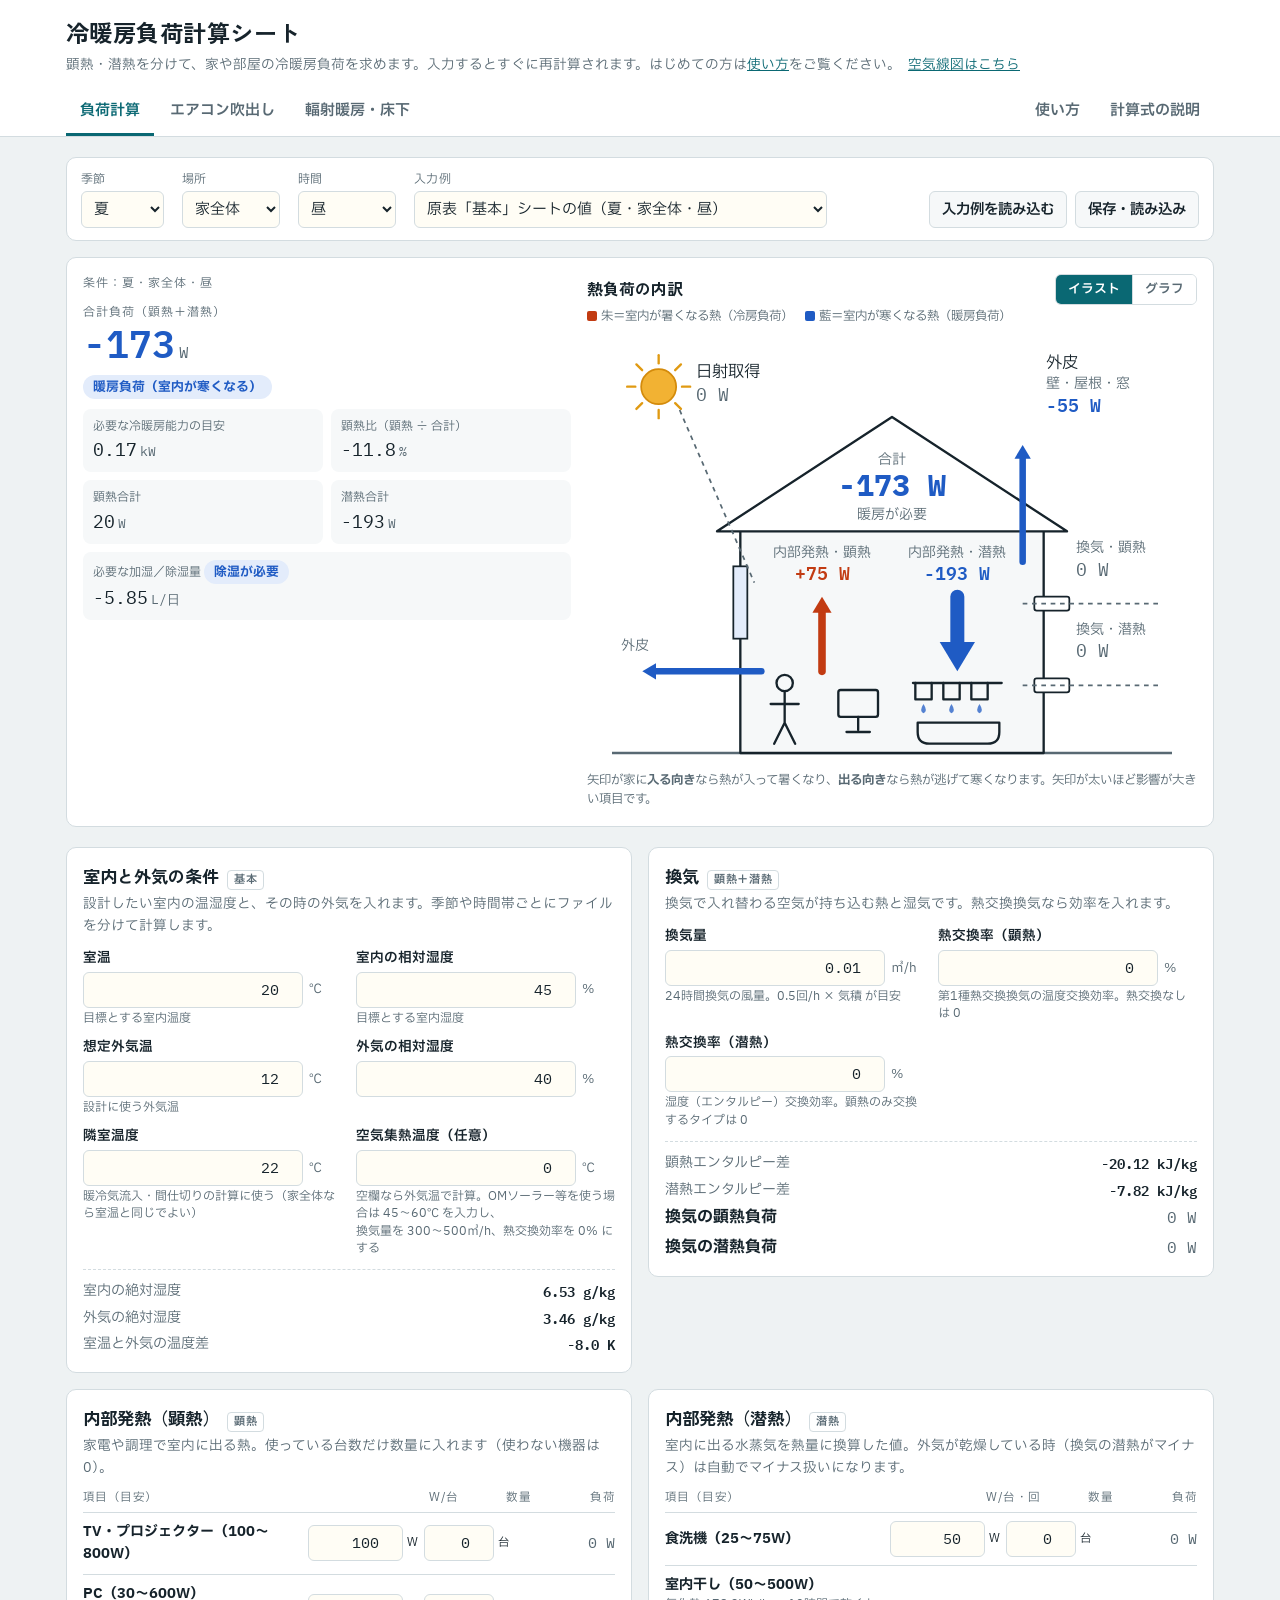
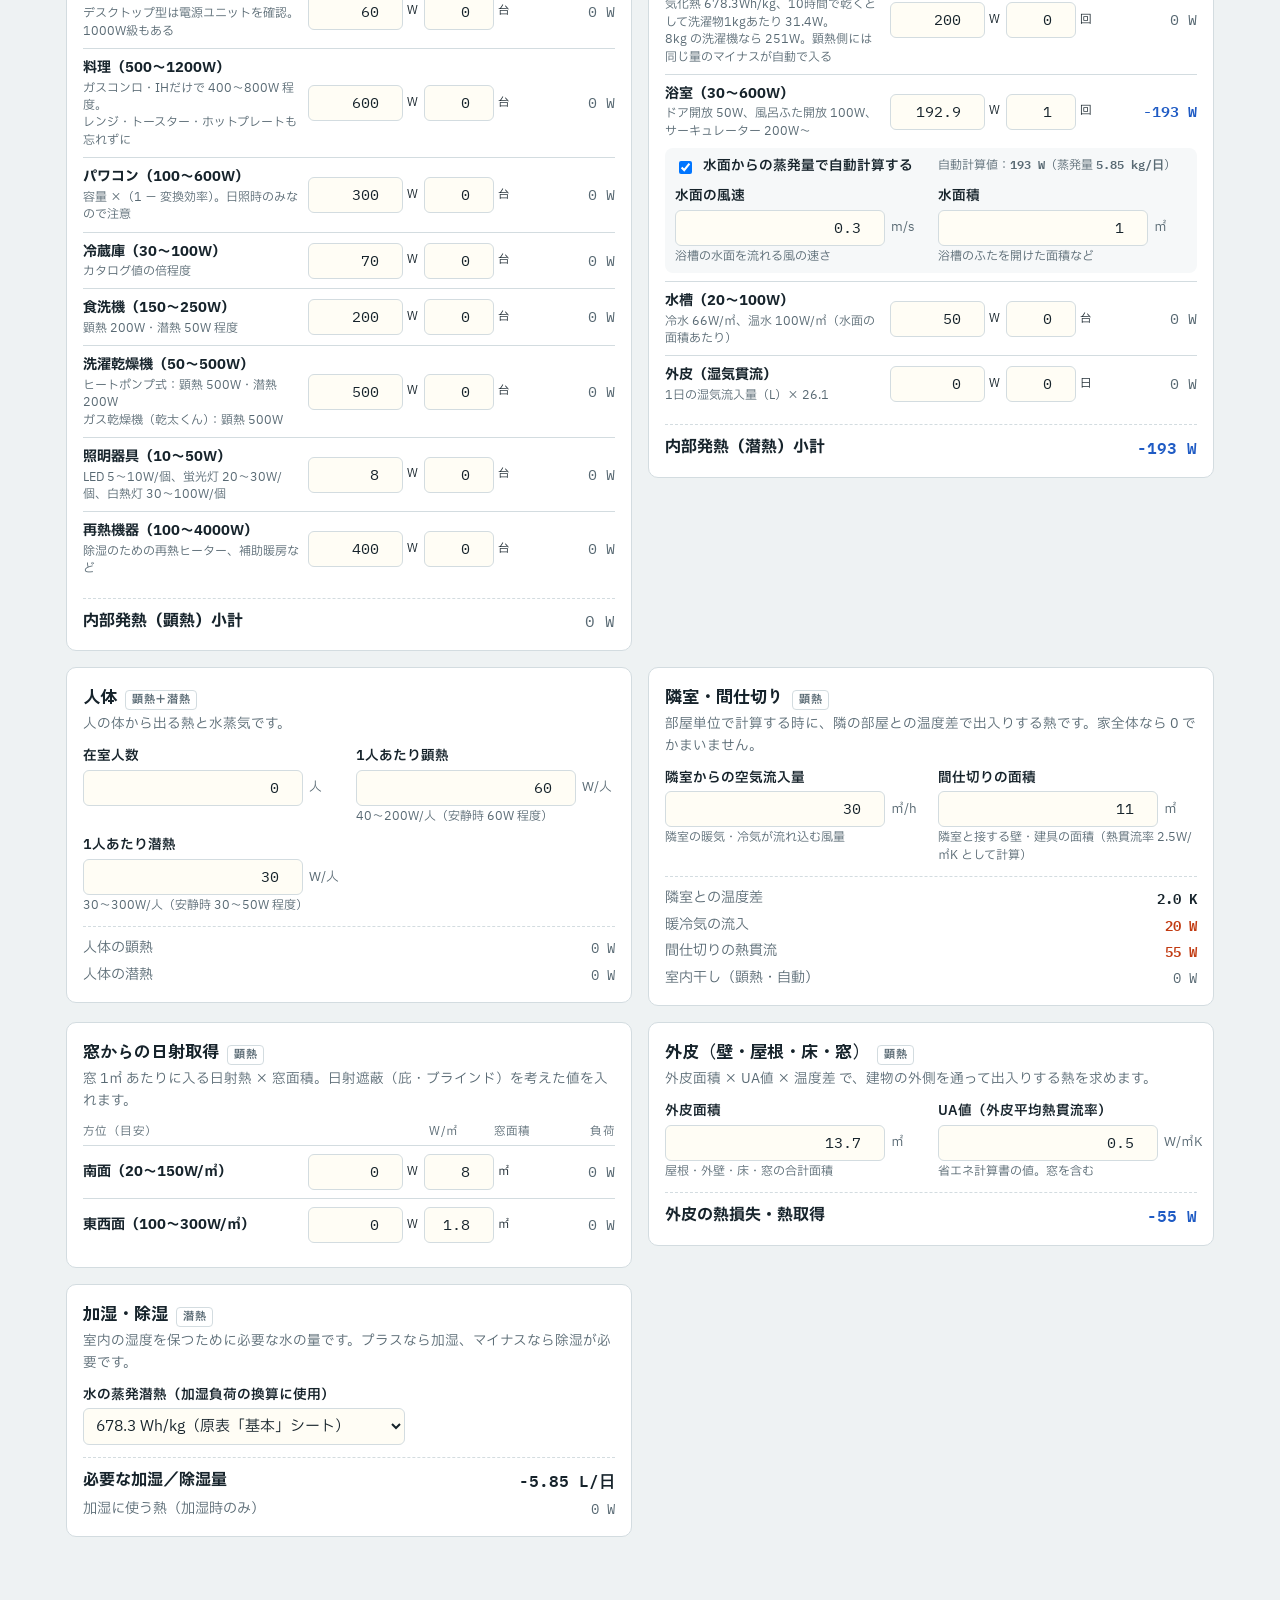
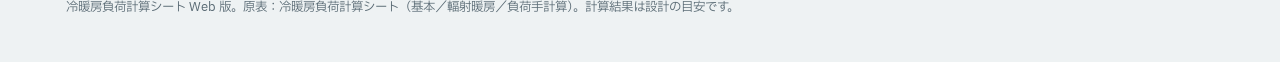
==== load/index.html @ 89ffd853 "main を取り込み、負荷計算アプリを load/ に移動 main に空気線図アプリ（ルート）と Pages ワークフローが入ったため、 負荷計算アプリを load/ に移して両方を公開できるように" ====
<!doctype html>
<html lang="ja">
<head>
<meta charset="utf-8">
<meta name="viewport" content="width=device-width, initial-scale=1, viewport-fit=cover">
<title>冷暖房負荷計算シート</title>
<meta name="description" content="住宅の冷暖房負荷（顕熱・潜熱）、エアコンの吹出し、床下暖房をブラウザで計算するツール">
<link rel="preconnect" href="https://fonts.googleapis.com">
<link rel="preconnect" href="https://fonts.gstatic.com" crossorigin>
<link rel="stylesheet" href="https://fonts.googleapis.com/css2?family=IBM+Plex+Mono:wght@400;600&family=IBM+Plex+Sans+JP:wght@400;600;700&family=Zen+Kaku+Gothic+New:wght@700&display=swap">
<link rel="stylesheet" href="style.css">
</head>
<body>
<header class="site-head">
  <div class="wrap">
    <h1>冷暖房負荷計算シート</h1>
    <p class="sub">顕熱・潜熱を分けて、家や部屋の冷暖房負荷を求めます。入力するとすぐに再計算されます。はじめての方は<a href="#guide" data-goto="guide">使い方</a>をご覧ください。　<a href="../">空気線図はこちら</a></p>
    <nav class="tabs" role="tablist" aria-label="画面の切り替え">
      <button role="tab" id="tab-load" aria-controls="load" aria-selected="true">負荷計算</button>
      <button role="tab" id="tab-aircon" aria-controls="aircon" aria-selected="false">エアコン吹出し</button>
      <button role="tab" id="tab-radiant" aria-controls="radiant" aria-selected="false">輻射暖房・床下</button>
      <button role="tab" id="tab-guide" aria-controls="guide" aria-selected="false" class="tab-help">使い方</button>
      <button role="tab" id="tab-formula" aria-controls="formula" aria-selected="false">計算式の説明</button>
    </nav>
  </div>
</header>

<main class="wrap">
  <!-- 共通ツールバー -->
  <div class="toolbar" id="toolbar">
    <div class="grp">
      <label for="in-season">季節</label>
      <select id="in-season" data-key="season">
        <option value="">—</option><option>夏</option><option>梅雨</option><option>冬</option><option>中間期</option>
      </select>
    </div>
    <div class="grp">
      <label for="in-place">場所</label>
      <select id="in-place" data-key="place">
        <option value="">—</option><option>家全体</option><option>LDK</option><option>玄関</option><option>寝室</option>
        <option>洗面脱衣</option><option>トイレ</option><option>子供室</option><option>その他</option>
      </select>
    </div>
    <div class="grp">
      <label for="in-time">時間</label>
      <select id="in-time" data-key="time">
        <option value="">—</option><option>明け方</option><option>昼</option><option>季節平均</option>
      </select>
    </div>
    <div class="grp">
      <label for="preset">入力例</label>
      <select id="preset"></select>
    </div>
    <div class="actions">
      <button class="btn" id="btn-preset" type="button">入力例を読み込む</button>
      <button class="btn" id="btn-io" type="button">保存・読み込み</button>
    </div>
    <div class="io" id="preset-confirm" hidden style="width:100%">
      <span class="msg">いまの入力内容が入力例で置き換わります。よろしいですか？</span>
      <div style="display:flex;gap:8px">
        <button class="btn primary" id="btn-preset-yes" type="button">置き換える</button>
        <button class="btn" id="btn-preset-no" type="button">やめる</button>
      </div>
    </div>
    <div class="io" id="io" hidden style="width:100%">
      <span class="msg" id="io-msg"></span>
      <textarea id="io-text" spellcheck="false" aria-label="入力内容のテキスト"></textarea>
      <div style="display:flex;gap:8px;flex-wrap:wrap">
        <button class="btn primary" id="btn-copy" type="button">コピー</button>
        <button class="btn" id="btn-load" type="button">貼り付けた内容を読み込む</button>
      </div>
    </div>
  </div>

  <!-- 結果サマリー（負荷計算・エアコン・輻射のタブで共通表示） -->
  <section class="summary" id="summary" aria-label="計算結果">
    <div class="total-block">
      <p class="eyebrow" id="sum-meta">条件：</p>
      <div>
        <p class="eyebrow">合計負荷（顕熱＋潜熱）</p>
        <div class="total-num" id="sum-total">—</div>
      </div>
      <div><span class="pill neutral" id="sum-pill">—</span></div>
      <dl class="kv">
        <div><dt>必要な冷暖房能力の目安</dt><dd><span id="sum-kw">—</span><span class="u">kW</span></dd></div>
        <div><dt>顕熱比（顕熱 ÷ 合計）</dt><dd><span id="sum-shf">—</span><span class="u">%</span></dd></div>
        <div><dt>顕熱合計</dt><dd><span id="sum-sens">—</span><span class="u">W</span></dd></div>
        <div><dt>潜熱合計</dt><dd><span id="sum-lat">—</span><span class="u">W</span></dd></div>
        <div style="grid-column:1/-1"><dt>必要な加湿／除湿量 <span class="pill neutral" id="sum-humid-pill">—</span></dt><dd><span id="sum-humid">—</span><span class="u">L/日</span></dd></div>
      </dl>
    </div>
    <div class="chart-block">
      <div class="chart-head">
        <h2>熱負荷の内訳</h2>
        <div class="seg" role="group" aria-label="内訳の表示方法">
          <button type="button" id="view-house" aria-pressed="true">イラスト</button>
          <button type="button" id="view-bars" aria-pressed="false">グラフ</button>
        </div>
      </div>
      <p class="chart-legend"><span class="lh">朱＝室内が暑くなる熱（冷房負荷）</span><span class="lc">藍＝室内が寒くなる熱（暖房負荷）</span></p>
      <figure class="house" id="house-fig">
        <div id="house"></div>
        <figcaption>矢印が家に<b>入る向き</b>なら熱が入って暑くなり、<b>出る向き</b>なら熱が逃げて寒くなります。矢印が太いほど影響が大きい項目です。</figcaption>
      </figure>
      <div class="chart" id="chart" hidden></div>
    </div>
  </section>

  <div class="panel" id="load" role="tabpanel" aria-labelledby="tab-load">
    <div id="load-cards"></div>
  </div>

  <div class="panel" id="aircon" role="tabpanel" aria-labelledby="tab-aircon" hidden>
    <div id="aircon-cards"></div>
  </div>

  <div class="panel" id="radiant" role="tabpanel" aria-labelledby="tab-radiant" hidden>
    <div id="radiant-cards"></div>
  </div>

  <!-- ================= 使い方 ================= -->
  <div class="panel doc" id="guide" role="tabpanel" aria-labelledby="tab-guide" hidden>
    <h2>このツールでわかること</h2>
    <p>家全体や部屋ごとに、<b>冷房・暖房でどれだけの熱を取り除く（加える）必要があるか</b>を、温度に関わる「顕熱」と湿気に関わる「潜熱」に分けて計算します。あわせて、エアコンの吹出し風量や能力、床下の温水配管の放熱量なども確かめられます。</p>
    <p>入力はすべてこのブラウザの中だけで計算されます。入力内容はこの端末のブラウザに自動で保存され、次に開いたときも残ります。</p>

    <h2>計算の手順</h2>
    <ol class="steps">
      <li><b>条件を決める。</b>画面上部で「季節」「場所」「時間」を選びます（メモ用です。計算には影響しません）。初めての方は「入力例を読み込む」で原表の数値を読み込み、動きを確かめてください。</li>
      <li><b>室内と外気の条件を入れる。</b>目標とする室温・湿度と、設計に使う外気温・湿度を入れます。外気温は地域の設計用外気温（夏の昼、冬の明け方など）を使います。</li>
      <li><b>換気を入れる。</b>換気量（㎥/h）と、熱交換換気の場合は顕熱・潜熱の交換効率（%）を入れます。熱交換なしなら 0 です。</li>
      <li><b>人と家電を入れる。</b>在室人数と、使っている家電の台数を入れます。各項目の括弧内に目安のワット数が書いてあります。使わない機器は数量を 0 にします。</li>
      <li><b>日射と外皮を入れる。</b>南面・東西面の窓面積と 1㎡ あたりの日射熱、外皮面積と UA値を入れます。UA値は省エネ計算書の値をそのまま使えます。</li>
      <li><b>結果を見る。</b>上部の「合計負荷」がプラスなら冷房、マイナスなら暖房が必要です。数値の絶対値 ÷ 1000 が必要な能力（kW）の目安です。「熱負荷の内訳」の家のイラストでは、熱が入ってくる所（朱の矢印）と逃げていく所（藍の矢印）が、矢印の太さで大きさとともにわかります。「グラフ」に切り替えると原表と同じ棒グラフで見られます。</li>
      <li><b>エアコンを確かめる（任意）。</b>「エアコン吹出し」タブで吹出口の大きさと風速・吹出し温度を入れると、エアコンが出せる能力と顕熱比がわかります。夏はエアコンの顕熱比を建物の顕熱比に近づけるのが目安です。</li>
      <li><b>床下暖房を確かめる（任意）。</b>「輻射暖房・床下」タブで、温水パイプの放熱量や床ガラリから出る空気の熱量を確かめられます。</li>
    </ol>

    <h2>数値の符号（プラス・マイナス）の意味</h2>
    <div class="callout">
      <p>このツールでは、<b>室内に熱が入ってくる（室内が暑くなる）方向をプラス</b>、<b>室内から熱が出ていく（室内が寒くなる）方向をマイナス</b>として表します。プラスの値は朱色、マイナスの値は藍色で表示します。</p>
      <p>例：冬に外気温 8℃・室温 22℃ なら、外皮の負荷はマイナス（熱が逃げる）。家電や人の発熱はプラスで、暖房負荷を減らしてくれます。</p>
    </div>

    <h2>入力のコツ</h2>
    <ul>
      <li>各入力欄の下の小さな文字に、目安の数値や注意点を書いています（原表のセルコメントの内容です）。</li>
      <li>夏の負荷は「昼」、冬の負荷は「明け方」で計算すると最大値（機器選定用）、「季節平均」で計算すると平均的な運転状態を確認できます。</li>
      <li>部屋ごとに計算する場合は「隣室温度」と「隣室からの空気流入量」「間仕切りの面積」を入れます。家全体なら隣室温度を室温と同じにすれば影響はゼロになります。</li>
      <li>浴室の潜熱は、「水面からの蒸発量で自動計算する」にチェックを入れると、室温・湿度・水面の風速・水面積から自動で求めます。</li>
      <li>空気集熱（OMソーラーなど）を使う場合だけ「空気集熱温度」を入れます。空欄なら外気温で計算します。</li>
    </ul>

    <h2>保存と読み込み</h2>
    <ul>
      <li>入力内容はこの端末のブラウザに自動で保存されます。別の端末やブラウザでは引き継がれません。</li>
      <li>複数の案を残したい場合や人に渡したい場合は「保存・読み込み」→「コピー」で入力内容をテキストにして、メモ帳などに貼り付けて保存してください。読み込むときは、そのテキストを貼り付けて「貼り付けた内容を読み込む」を押します。</li>
      <li>「入力例を読み込む」で「空欄（手計算用）」を選ぶと、すべての値が 0 になります（原表の「負荷手計算」シートに相当）。</li>
    </ul>

    <h2>用語</h2>
    <dl class="terms">
      <dt>顕熱</dt><dd>温度を上げ下げする熱。温度計で測れる熱です。</dd>
      <dt>潜熱</dt><dd>水蒸気の量（湿気）の変化にともなう熱。湿度を上げ下げするための熱です。</dd>
      <dt>顕熱比（SHF）</dt><dd>顕熱 ÷（顕熱＋潜熱）。夏は除湿の割合が大きいほど小さくなります。</dd>
      <dt>絶対湿度</dt><dd>乾いた空気 1kg に含まれる水蒸気の量（g/kg）。温度が変わっても変わりません。</dd>
      <dt>相対湿度</dt><dd>その温度で含むことができる最大の水蒸気量に対する割合（%）。</dd>
      <dt>エンタルピー</dt><dd>空気 1kg が持つ熱の量（kJ/kg）。顕熱分と潜熱分の合計です。</dd>
      <dt>UA値</dt><dd>外皮平均熱貫流率（W/㎡K）。外皮 1㎡、内外温度差 1℃ あたりに逃げる熱。小さいほど断熱性が高い。</dd>
      <dt>熱交換率</dt><dd>熱交換換気で、排気の熱（湿気）を給気に戻す割合。</dd>
      <dt>W と kW</dt><dd>1kW ＝ 1000W。エアコンのカタログの「冷房能力 2.8kW」は 2800W のことです。</dd>
    </dl>

    <h2>ご注意</h2>
    <div class="callout warn">
      <p>計算は簡易的なモデルによるもので、結果は設計の目安です。機器選定にあたっては、メーカーの資料や詳細な計算とあわせて判断してください。計算式の内容は「<a href="#formula" data-goto="formula">計算式の説明</a>」に、原表どおりに再現した点の注記とあわせてまとめています。</p>
    </div>
  </div>

  <!-- ================= 計算式 ================= -->
  <div class="panel doc" id="formula" role="tabpanel" aria-labelledby="tab-formula" hidden>
    <h2>計算式の説明</h2>
    <p>このツールは、原表（Excel「冷暖房負荷計算シート」）の数式をそのまま移植しています。各式の右に、原表のセル番地を記しています。</p>
    <nav class="toc" aria-label="目次">
      <a href="#f-air">空気の性質</a><a href="#f-vent">換気</a><a href="#f-internal">内部発熱</a><a href="#f-room">隣室・日射・外皮</a>
      <a href="#f-humid">加湿・除湿</a><a href="#f-total">合計</a><a href="#f-ac">エアコン吹出し</a><a href="#f-radiant">輻射暖房・床下</a><a href="#f-consts">定数一覧</a><a href="#f-notes">原表についての注記</a>
    </nav>

    <h3 id="f-air">1. 空気の性質（湿り空気）</h3>
    <div class="formula">
      <h4>飽和水蒸気圧 ps <span class="cell">各湿度計算の内部</span></h4>
      <pre>ps(t) = 6.116441 × 10^( 7.591386 × t ÷ (t + 240.7263) )   [hPa]
（t ≧ 50℃ のときは 6.004918 × 10^( 7.337936 × t ÷ (t + 229.3975) )）</pre>
      <p>温度 t（℃）の空気が含むことのできる水蒸気の圧力です。Tetens 型の近似式です。</p>
    </div>
    <div class="formula">
      <h4>絶対湿度 x <span class="cell">H30, H31</span></h4>
      <pre>x = 0.622 × ps × φ ÷ (1013.25 − ps × φ) × 1000   [g/kg]</pre>
      <p>φ は相対湿度（% ÷ 100）、1013.25 は大気圧（hPa）。0.622 は水蒸気と乾き空気の分子量の比です。</p>
    </div>
    <div class="formula">
      <h4>絶対湿度から相対湿度を求める <span class="cell">P3, P4, P8</span></h4>
      <pre>φ = 1013.25 × x ÷ ( ps × (622 + x) )</pre>
    </div>

    <h3 id="f-vent">2. 換気の負荷</h3>
    <div class="formula">
      <h4>顕熱エンタルピー差 <span class="cell">B6, D6</span></h4>
      <pre>Δh顕 = 1.006 × (外気温 − 室温)            [kJ/kg]
1㎥/h あたり = Δh顕 ÷ 0.83 ÷ 3.6           [W/(㎥/h)]</pre>
      <p>1.006 は乾き空気の比熱（kJ/kg・K）、0.83 は空気の比容積（㎥/kg）、3.6 は kJ/h を W に直す係数です。空気集熱温度を入れた場合は、外気温の代わりにその温度を使います。</p>
    </div>
    <div class="formula">
      <h4>潜熱エンタルピー差 <span class="cell">H6, J6</span></h4>
      <pre>Δh潜 = x外 × (2501 + 1.805 × 外気温) − x内 × (2501 + 1.805 × 室温)   [kJ/kg]
（x は kg/kg、大気圧は 1013 hPa で計算）
1㎥/h あたり = Δh潜 ÷ 0.83 ÷ 3.6</pre>
      <p>2501 は 0℃ の水の蒸発潜熱（kJ/kg）、1.805 は水蒸気の比熱（kJ/kg・K）です。</p>
    </div>
    <div class="formula">
      <h4>換気の顕熱負荷・潜熱負荷 <span class="cell">E7, K7</span></h4>
      <pre>換気顕熱 = 1㎥/h あたりの顕熱 × 換気量 × (1 − 顕熱交換率 ÷ 100)   [W]
換気潜熱 = 1㎥/h あたりの潜熱 × 換気量 × (1 − 潜熱交換率 ÷ 100)   [W]</pre>
    </div>

    <h3 id="f-internal">3. 人体・内部発熱</h3>
    <div class="formula">
      <h4>人体 <span class="cell">E9, K9</span></h4>
      <pre>人体顕熱 = 1人あたり顕熱 × 人数
人体潜熱 = 1人あたり潜熱 × 人数</pre>
    </div>
    <div class="formula">
      <h4>内部発熱（顕熱） <span class="cell">E11～E19</span></h4>
      <pre>各機器の負荷 = 1台あたりのワット数 × 台数</pre>
    </div>
    <div class="formula">
      <h4>内部発熱（潜熱） <span class="cell">K11～K15</span></h4>
      <pre>食洗機   = W × 台数（常にプラス）
室内干し・浴室・水槽・外皮の湿気貫流 = W × 数量 × 符号
  符号：換気の潜熱負荷がマイナス（外気が乾燥）なら −1、それ以外は +1</pre>
      <p>外気が乾燥している季節は、室内に出る水蒸気が加湿として役立つ（潜熱負荷を打ち消す）ためマイナスで扱います。</p>
    </div>
    <div class="formula">
      <h4>室内干し（顕熱） <span class="cell">E22</span></h4>
      <pre>室内干しの潜熱がプラスのとき：  −(室内干しの W) × 回数
それ以外：                      0</pre>
      <p>洗濯物から水が蒸発するとき、気化熱で室内の空気が冷やされる分です。</p>
    </div>
    <div class="formula">
      <h4>浴室の自動計算（水面からの蒸発） <span class="cell">O19～Q20</span></h4>
      <pre>Re  = 1.2 × 水面の風速 × 0.1 ÷ 1.83×10⁻⁵         （代表長さ 0.1m）
α   = 0.664 × √Re × 0.72^(1/3) × 0.0263 ÷ 0.1      （平板の熱伝達率）
β   = 0.001 × α ÷ 1.04                              （ルイスの関係による物質伝達率）
x水 = 室温 + 2℃ の飽和絶対湿度                       [g/kg]
蒸発量 = β × (x水 − x内) × 水面積 × 3.6 × 24         [kg/日]
浴室の潜熱 = 蒸発量 × 33                             [W]</pre>
      <p>水面の温度を室温 + 2℃ と仮定しています。1.2 は空気の密度、1.83×10⁻⁵ は空気の粘性係数、0.72 はプラントル数、0.0263 は空気の熱伝導率です。</p>
    </div>

    <h3 id="f-room">4. 隣室・日射・外皮</h3>
    <div class="formula">
      <h4>暖冷気の流入 <span class="cell">E20</span></h4>
      <pre>流入 = 流入風量 × (隣室温度 − 室温) × 0.34   [W]</pre>
      <p>0.34 は空気の容積比熱（≒ 1.2kg/㎥ × 1.006kJ/kg・K ÷ 3.6）です。</p>
    </div>
    <div class="formula">
      <h4>間仕切りの熱貫流 <span class="cell">E21</span></h4>
      <pre>間仕切り = 2.5 × 面積 × (隣室温度 − 室温)   [W]</pre>
      <p>2.5 は断熱していない間仕切りの熱貫流率（W/㎡K）として固定値にしています。</p>
    </div>
    <div class="formula">
      <h4>日射取得 <span class="cell">E25, E26</span></h4>
      <pre>日射取得 = 窓面積 × 1㎡ あたりの日射熱   （南面・東西面それぞれ）</pre>
    </div>
    <div class="formula">
      <h4>外皮 <span class="cell">C28, E31</span></h4>
      <pre>外皮 = 四捨五入( (外気温 − 室温) × 外皮面積 × UA値 )   [W]</pre>
    </div>

    <h3 id="f-humid">5. 加湿・除湿</h3>
    <div class="formula">
      <h4>必要な加湿／除湿量 <span class="cell">H8</span></h4>
      <pre>乾き空気の流量 m = 換気量 ÷ ( 0.00455 × (0.622 + x平均 ÷ 1000) × (室温 + 外気温 + 273.15) )   [kg/h]
換気による水分 W換 = m × |x内 − x外| × 24 ÷ 1000 × (1 − 潜熱交換率 ÷ 100)              [kg/日]

外気の方が湿っているとき（x外 > x内）：
  量 = −W換 − 人数×1.1 − 食洗機潜熱÷200 − 室内干し潜熱÷62.5 − 浴室潜熱÷33 − 水槽潜熱÷33 − 湿気貫流÷26.1
それ以外のとき：
  量 =  W換 − 人数×0.65 − 食洗機潜熱÷200 + 室内干し潜熱÷62.5 + 浴室潜熱÷33 + 水槽潜熱÷33</pre>
      <p>プラスなら加湿、マイナスなら除湿が必要です。x平均は室内と外気の絶対湿度の平均です。各潜熱の W を割っている数（200, 62.5, 33, 26.1）は、W を 1日の水の量（L）に換算する係数です。</p>
    </div>
    <div class="formula">
      <h4>加湿に使う熱 <span class="cell">K8</span></h4>
      <pre>加湿が必要なとき：  −加湿量 × 蒸発潜熱 ÷ 24   [W]
それ以外：          0</pre>
      <p>蒸発潜熱は原表「基本」が 678.3Wh/kg、「輻射暖房」が 627.6Wh/kg です。画面で選べます。</p>
    </div>

    <h3 id="f-total">6. 合計</h3>
    <div class="formula">
      <h4>顕熱合計・潜熱合計・合計負荷・顕熱比 <span class="cell">B32, H32, D33, K33</span></h4>
      <pre>顕熱合計 = 換気顕熱 + 人体顕熱 + 内部発熱（顕熱）+ 暖冷気流入 + 間仕切り + 室内干し顕熱 + 日射取得 + 外皮
潜熱合計 = 換気潜熱 + 加湿に使う熱 + 人体潜熱 + 内部発熱（潜熱）
合計負荷 = 顕熱合計 + 潜熱合計
顕熱比   = 顕熱合計 ÷ 合計負荷
必要な能力の目安 = |合計負荷| ÷ 1000   [kW]</pre>
    </div>
    <div class="formula">
      <h4>グラフの内訳 <span class="cell">G19～H24</span></h4>
      <pre>内部発熱（潜熱） = 内部発熱（潜熱）の合計 + 人体潜熱
換気（潜熱）     = 換気潜熱
内部発熱（顕熱） = 家電の合計 + 暖冷気流入 + 間仕切り + 人体顕熱
換気（顕熱）     = 換気顕熱
日射取得         = 南面 + 東西面
外皮             = 外皮</pre>
      <p>原表のグラフはこの 6 項目です。このツールでは、0 でないときに限り「加湿に使う熱」「室内干し（顕熱）」も表示するので、グラフの合計が合計負荷と一致します。</p>
    </div>

    <h3 id="f-ac">7. エアコン吹出し</h3>
    <div class="formula">
      <h4>風量 <span class="cell">O12</span></h4>
      <pre>角形： 風量 = 長辺 × 短辺 × 風速 × 3600              [㎥/h]
円形： 風量 = 風速 × 3600 × (直径 ÷ 1000)² × π ÷ 4   （長辺 = 0 のとき）</pre>
    </div>
    <div class="formula">
      <h4>換気（熱交換後の外気）の状態 <span class="cell">O3, P3</span></h4>
      <pre>温度   = 外気温 − (外気温 − 室温) × (1 − 顕熱交換率 ÷ 100)    （交換率 0 なら外気温）
絶対湿度 = x外 − (x外 − x内) × (1 − 潜熱交換率 ÷ 100)          （交換率 0 なら外気の湿度）</pre>
    </div>
    <div class="formula">
      <h4>混合気 <span class="cell">N2～Q4</span></h4>
      <pre>室内空気の風量 = エアコン風量 − 換気量
混合気の温度   = (室内風量 × 室温 + 換気量 × 換気温度) ÷ エアコン風量
混合気の絶対湿度 = 同じく風量の比で平均</pre>
    </div>
    <div class="formula">
      <h4>吸込み・吹出し空気 <span class="cell">O7～Q8</span></h4>
      <pre>吸込み空気 = 混合気 または 内気（室内空気）
吹出し空気：暖房（吸込み温度 &lt; 吹出し温度）なら絶対湿度は吸込みと同じ
            冷房なら相対湿度 100%（コイルで結露するまで冷やす）</pre>
    </div>
    <div class="formula">
      <h4>エアコンの能力 <span class="cell">O15～Q18</span></h4>
      <pre>顕熱能力 = 1.006 × |吸込み温度 − 吹出し温度| ÷ 3.6 × 風量 ÷ 0.83                  [W]
潜熱能力 = |x吸 × (2501 + 1.805 × t吸) − x吹 × (2501 + 1.805 × t吹)| ÷ 3600 × 風量 ÷ 0.83   [W]
全熱能力 = 顕熱能力 + 潜熱能力
顕熱比   = 顕熱能力 ÷ 全熱能力
総熱量   = 全熱能力 × 運転時間 ÷ 1000                                          [kWh]
総水量   = |x吸 − x吹| ÷ 0.86 × 風量 × 運転時間 ÷ 1000                           [L]</pre>
      <p>ここでの x は g/kg です。「負荷に対する能力の比」は 全熱能力 ÷ |合計負荷| で、このツールで追加した参考値です。</p>
    </div>
    <div class="formula">
      <h4>到達距離と気流の降下量 <span class="cell">N13～Q13</span></h4>
      <pre>到達距離 = 吹出し風速 × K × 短辺 ÷ 到達とみなす風速         （角形 K = 4.3）
         = 吹出し風速 × 5 × 直径 ÷ 到達とみなす風速         （円形）
Ar       = 9.8 ÷ 300 × (室温 − 吹出し温度) × 短辺 ÷ 吹出し風速²   （アルキメデス数）
降下量   = 0.42 × Ar ÷ K × (到達距離 ÷ 短辺)³ × 短辺</pre>
      <p>プラスは冷気が下がる量、マイナスは暖気が上がる量の目安です。</p>
    </div>

    <h3 id="f-radiant">8. 輻射暖房・床下</h3>
    <div class="formula">
      <h4>温水パイプ 1m あたりの熱通過率 <span class="cell">P6</span></h4>
      <pre>K = 2π ÷ ( 1 ÷ (α内 × 内径) + ln(外径 ÷ 内径) ÷ λ + 1 ÷ (α外 × 外径) )   [W/mK]
（内径・外径は m）</pre>
      <p>円管の内側の熱伝達、管壁の熱伝導、外側の熱伝達を直列につないだ熱抵抗の逆数です。</p>
    </div>
    <div class="formula">
      <h4>パイプからの放熱量 <span class="cell">P10</span></h4>
      <pre>放熱量 = K × パイプの長さ × (水温 − 気温)   [W]</pre>
    </div>
    <div class="formula">
      <h4>床から室内へ移る熱・基礎から逃げる熱 <span class="cell">O28, Q28</span></h4>
      <pre>床から室内へ = 床面積 × 床のU値 × (床下温度 − 室温)       [W]
基礎から外へ = (外気温 − 床下温度) × ψ × 基礎の外周長さ      [W]</pre>
    </div>
    <div class="formula">
      <h4>2つの空気の比較 <span class="cell">N13～Q23（輻射暖房）</span></h4>
      <pre>顕熱差 = 1.006 × |t① − t②| ÷ 3.6 × 風量
潜熱差 = |x① × (2501 + 1.805 × t①) − x② × (2501 + 1.805 × t②)| ÷ 3600 × 風量
全熱差 = 顕熱差 + 潜熱差，  総熱量 = 全熱差 × 時間 ÷ 1000，  総水量 = |x① − x②| ÷ 0.86 × 風量 × 時間 ÷ 1000</pre>
      <p>エアコン能力の式と違い、こちらは原表どおり比容積 0.83 で割っていません。</p>
    </div>

    <h3 id="f-consts">定数一覧</h3>
    <div class="table-scroll">
      <table class="consts">
        <thead><tr><th>値</th><th>意味</th></tr></thead>
        <tbody>
          <tr><td>1.006</td><td>乾き空気の定圧比熱 [kJ/kg・K]</td></tr>
          <tr><td>1.805</td><td>水蒸気の定圧比熱 [kJ/kg・K]</td></tr>
          <tr><td>2501</td><td>0℃ における水の蒸発潜熱 [kJ/kg]</td></tr>
          <tr><td>0.83</td><td>空気の比容積 [㎥/kg]</td></tr>
          <tr><td>3.6</td><td>kJ/h → W の換算（1W = 3.6kJ/h）</td></tr>
          <tr><td>0.34</td><td>空気の容積比熱 [Wh/㎥・K]</td></tr>
          <tr><td>0.622</td><td>水蒸気と乾き空気の分子量比</td></tr>
          <tr><td>1013.25</td><td>標準大気圧 [hPa]</td></tr>
          <tr><td>2.5</td><td>間仕切りの熱貫流率 [W/㎡K]</td></tr>
          <tr><td>678.3 / 627.6</td><td>水の蒸発潜熱 [Wh/kg]（加湿負荷の換算）</td></tr>
          <tr><td>33</td><td>浴室の蒸発量 [kg/日] を潜熱 [W] に換算する係数</td></tr>
          <tr><td>4.3 / 5</td><td>吹出口の到達距離の係数（角形 / 円形）</td></tr>
        </tbody>
      </table>
    </div>

    <h3 id="f-notes">原表についての注記</h3>
    <div class="callout warn">
      <p>計算結果を原表（Excel）と一致させるため、次の点も原表の式のとおりに再現しています。必要に応じて確認してください。</p>
      <ul>
        <li>加湿・除湿量（H8）の空気の温度は、原表の <code>AVERAGE(C4+I4)</code> が「室温＋外気温」の和を返すため、平均ではなく和で計算しています。</li>
        <li>熱交換後の外気の温度・湿度（O3, P3）は「外気 −（外気 − 室内）×（1 − 交換率）」で計算しています。交換率 100% のとき外気と同じ値になります。</li>
        <li>円形吹出口の気流の降下量（Q13）は、原表どおり直径ではなく「短辺」の値を使います。</li>
        <li>原表「基本」シートは空気集熱温度に 0 が入っているため、入力例「基本」も 0 ℃ で計算します（空欄にすると外気温で計算します）。</li>
      </ul>
    </div>
  </div>
</main>

<footer class="site-foot wrap">
  <p>冷暖房負荷計算シート Web 版。原表：冷暖房負荷計算シート（基本／輻射暖房／負荷手計算）。計算結果は設計の目安です。</p>
</footer>

<script src="presets.js"></script>
<script src="calc.js"></script>
<script src="app.js"></script>
</body>
</html>
---- load/style.css ----
/* layout: 上部に結果サマリー、その下に入力カードを2列（スマホは1列）。熱は朱、冷は藍の二極で符号を表す */
:root {
  --bg: #eef2f3;
  --surface: #ffffff;
  --surface-2: #f6f8f9;
  --ink: #16232b;
  --muted: #586973;
  --line: #d3dce0;
  --accent: #0a6873;
  --accent-ink: #ffffff;
  --hot: #c23b12;
  --hot-bg: #fbe9e2;
  --cold: #1f5bc4;
  --cold-bg: #e3ecfb;
  --warn: #8a5a00;
  --warn-bg: #fff3d6;
  --input-bg: #fffdf5;
  --focus: #0a6873;
  --font-display: "Zen Kaku Gothic New", "Hiragino Kaku Gothic ProN", "Yu Gothic", sans-serif;
  --font-body: "IBM Plex Sans JP", "Hiragino Sans", "Yu Gothic UI", "Meiryo", sans-serif;
  --font-num: "IBM Plex Mono", ui-monospace, "SFMono-Regular", Menlo, Consolas, monospace;
  --r: 10px;
}
@media (prefers-color-scheme: dark) {
  :root:not([data-theme="light"]) {
    --bg: #0e1417; --surface: #162026; --surface-2: #1b272e; --ink: #e2eaed; --muted: #94a5ad;
    --line: #2b3a42; --accent: #4cb5bf; --accent-ink: #062125; --hot: #f08a62; --hot-bg: #3a2119;
    --cold: #7aa5f2; --cold-bg: #18273f; --warn: #f2c165; --warn-bg: #3a2f14; --input-bg: #1f2a30;
    --focus: #6fd0d9; color-scheme: dark;
  }
}
:root[data-theme="dark"] {
  --bg: #0e1417; --surface: #162026; --surface-2: #1b272e; --ink: #e2eaed; --muted: #94a5ad;
  --line: #2b3a42; --accent: #4cb5bf; --accent-ink: #062125; --hot: #f08a62; --hot-bg: #3a2119;
  --cold: #7aa5f2; --cold-bg: #18273f; --warn: #f2c165; --warn-bg: #3a2f14; --input-bg: #1f2a30;
  --focus: #6fd0d9; color-scheme: dark;
}

* { box-sizing: border-box; }
[hidden] { display: none !important; }
body {
  margin: 0;
  background: var(--bg);
  color: var(--ink);
  font-family: var(--font-body);
  font-size: 15px;
  line-height: 1.6;
}
.wrap { max-width: 1180px; margin: 0 auto; padding-inline: 16px; }

/* ---------- header ---------- */
.site-head { background: var(--surface); border-bottom: 1px solid var(--line); }
.site-head .wrap { display: flex; flex-wrap: wrap; align-items: baseline; gap: 4px 16px; padding-block: 14px 0; }
.site-head h1 {
  font-family: var(--font-display); font-weight: 700; font-size: 1.45rem; margin: 0; letter-spacing: .02em;
  text-wrap: balance;
}
.site-head .sub { color: var(--muted); font-size: .85rem; margin: 0; }
.tabs { display: flex; gap: 2px; overflow-x: auto; width: 100%; margin-top: 8px; scrollbar-width: thin; }
.tabs button {
  appearance: none; border: 0; background: none; color: var(--muted); font: inherit; font-weight: 600;
  padding: 10px 14px; border-bottom: 3px solid transparent; cursor: pointer; white-space: nowrap;
}
.tabs button[aria-selected="true"] { color: var(--accent); border-bottom-color: var(--accent); }
.tabs button:hover { color: var(--ink); }
.tabs .tab-help { margin-left: auto; }

main { padding-block: 20px 48px; }
.panel[hidden] { display: none !important; }

/* ---------- toolbar ---------- */
.toolbar {
  display: flex; flex-wrap: wrap; gap: 10px 18px; align-items: end;
  background: var(--surface); border: 1px solid var(--line); border-radius: var(--r); padding: 12px 14px; margin-bottom: 16px;
}
.toolbar .grp { display: flex; flex-direction: column; gap: 2px; min-width: 0; }
.toolbar label { font-size: .75rem; color: var(--muted); letter-spacing: .04em; }
.toolbar .actions { display: flex; flex-wrap: wrap; gap: 8px; margin-left: auto; }

select, input[type="number"], input[type="text"], textarea {
  font: inherit; color: var(--ink); background: var(--input-bg); border: 1px solid var(--line);
  border-radius: 6px; padding: 5px 8px; min-width: 0;
}
input[type="number"] { font-family: var(--font-num); text-align: right; width: 100%; font-variant-numeric: tabular-nums; }
select:focus-visible, input:focus-visible, textarea:focus-visible, button:focus-visible, summary:focus-visible {
  outline: 2px solid var(--focus); outline-offset: 2px;
}
.btn {
  appearance: none; font: inherit; font-size: .9rem; font-weight: 600; cursor: pointer;
  border: 1px solid var(--line); background: var(--surface-2); color: var(--ink); border-radius: 6px; padding: 6px 12px;
}
.btn:hover { border-color: var(--accent); }
.btn.primary { background: var(--accent); border-color: var(--accent); color: var(--accent-ink); }

/* ---------- summary ---------- */
.summary {
  display: grid; grid-template-columns: minmax(0, 1fr) minmax(0, 1.25fr); gap: 16px;
  background: var(--surface); border: 1px solid var(--line); border-radius: var(--r); padding: 16px; margin-bottom: 20px;
}
.total-block { display: flex; flex-direction: column; gap: 10px; min-width: 0; }
.eyebrow { font-size: .75rem; color: var(--muted); letter-spacing: .08em; margin: 0; }
.total-num { font-family: var(--font-num); font-size: 2.4rem; font-weight: 600; line-height: 1.1; font-variant-numeric: tabular-nums; }
.total-num small { font-size: 1rem; color: var(--muted); font-weight: 400; margin-left: 4px; }
.pill { display: inline-block; font-size: .8rem; font-weight: 700; padding: 2px 10px; border-radius: 999px; }
.pill.hot { background: var(--hot-bg); color: var(--hot); }
.pill.cold { background: var(--cold-bg); color: var(--cold); }
.pill.neutral { background: var(--surface-2); color: var(--muted); }
.pill.warn { background: var(--warn-bg); color: var(--warn); }
.kv { display: grid; grid-template-columns: repeat(2, minmax(0, 1fr)); gap: 8px; margin: 0; }
.kv div { background: var(--surface-2); border-radius: 8px; padding: 8px 10px; min-width: 0; }
.kv dt { font-size: .75rem; color: var(--muted); }
.kv dd { margin: 0; font-family: var(--font-num); font-size: 1.1rem; font-variant-numeric: tabular-nums; overflow-wrap: anywhere; }
.kv dd .u { font-size: .8rem; color: var(--muted); margin-left: 3px; }
.kv .note { font-family: var(--font-body); font-size: .75rem; color: var(--muted); display: block; }

.chart-block { min-width: 0; }
.chart-block h2 { font-family: var(--font-display); font-size: 1rem; margin: 0 0 2px; }
.chart-legend { font-size: .78rem; color: var(--muted); margin: 0 0 6px; display: flex; gap: 12px; flex-wrap: wrap; }
.chart-legend span::before { content: ""; display: inline-block; width: 10px; height: 10px; border-radius: 2px; margin-right: 4px; vertical-align: -1px; }
.chart-legend .lh::before { background: var(--hot); }
.chart-legend .lc::before { background: var(--cold); }
.chart-head { display: flex; justify-content: space-between; align-items: center; gap: 8px; flex-wrap: wrap; margin-bottom: 2px; }
.seg { display: inline-flex; border: 1px solid var(--line); border-radius: 6px; overflow: hidden; }
.seg button { appearance: none; border: 0; background: var(--surface); color: var(--muted); font: inherit; font-size: .8rem; font-weight: 600; padding: 4px 12px; cursor: pointer; }
.seg button + button { border-left: 1px solid var(--line); }
.seg button[aria-pressed="true"] { background: var(--accent); color: var(--accent-ink); }

/* 家のイラスト */
.house { margin: 0; }
.house svg { width: 100%; max-width: 560px; height: auto; display: block; margin-inline: auto; }
.house figcaption { font-size: .78rem; color: var(--muted); margin-top: 4px; }
.house text { font-family: var(--font-body); font-size: 14px; fill: var(--ink); }
.house .lbl-s { font-size: 12px; fill: var(--muted); }
.house .num { font-family: var(--font-num); font-size: 15px; font-weight: 600; }
.house .num.hot, .house .t-hot { fill: var(--hot); }
.house .num.cold, .house .t-cold { fill: var(--cold); }
.house .num.zero { fill: var(--muted); font-weight: 400; }
.house .total { font-family: var(--font-num); font-size: 26px; font-weight: 700; }
.house .bldg { fill: var(--surface-2); stroke: var(--ink); stroke-width: 2; stroke-linejoin: round; }
.house .roof { fill: var(--surface); stroke: var(--ink); stroke-width: 2; stroke-linejoin: round; }
.house .ground { stroke: var(--muted); stroke-width: 2; }
.house .glass { fill: var(--cold-bg); stroke: var(--ink); stroke-width: 1.5; }
.house .sun { fill: #f2b233; stroke: #d48b0b; stroke-width: 1.5; }
.house .ray { stroke: #e09a12; stroke-width: 2; stroke-linecap: round; }
.house .icon { fill: none; stroke: var(--ink); stroke-width: 2; stroke-linecap: round; stroke-linejoin: round; }
.house .icon-fill { fill: var(--ink); }
.house .drop { fill: var(--cold); opacity: .75; }
.house .duct { fill: var(--surface); stroke: var(--ink); stroke-width: 1.5; }
.house .a-hot { stroke: var(--hot); fill: none; stroke-linecap: round; }
.house .a-cold { stroke: var(--cold); fill: none; stroke-linecap: round; }
.house .a-zero { stroke: var(--muted); fill: none; stroke-dasharray: 4 4; }
.house .h-hot { fill: var(--hot); }
.house .h-cold { fill: var(--cold); }
.chart svg { width: 100%; height: auto; display: block; }
.chart text { font-family: var(--font-body); font-size: 12px; fill: var(--ink); }
.chart .val { font-family: var(--font-num); font-size: 11.5px; }
.chart .muted { fill: var(--muted); }
.chart .axis { stroke: var(--muted); stroke-width: 1; }
.chart .grid { stroke: var(--line); stroke-width: 1; }
.chart .bar-hot { fill: var(--hot); }
.chart .bar-cold { fill: var(--cold); }

/* ---------- cards ---------- */
.grid2 { display: grid; grid-template-columns: repeat(2, minmax(0, 1fr)); gap: 16px; align-items: start; }
.card { background: var(--surface); border: 1px solid var(--line); border-radius: var(--r); padding: 14px 16px 16px; min-width: 0; }
.card.span2 { grid-column: 1 / -1; }
.card h2 { font-family: var(--font-display); font-size: 1.08rem; margin: 0; display: flex; align-items: baseline; gap: 8px; flex-wrap: wrap; }
.card h2 .tag { font-family: var(--font-body); font-size: .7rem; font-weight: 600; letter-spacing: .06em; color: var(--muted); border: 1px solid var(--line); border-radius: 4px; padding: 0 6px; }
.card .lead { color: var(--muted); font-size: .85rem; margin: 4px 0 10px; }

.fields { display: grid; grid-template-columns: repeat(2, minmax(0, 1fr)); gap: 10px 14px; }
.field { display: flex; flex-direction: column; gap: 2px; min-width: 0; }
.field.full { grid-column: 1 / -1; }
.field > label { font-size: .85rem; font-weight: 600; }
.field .inrow { display: flex; align-items: center; gap: 6px; }
.field .unit { font-size: .8rem; color: var(--muted); white-space: nowrap; min-width: 2.6em; }
.hint { font-size: .75rem; color: var(--muted); line-height: 1.45; white-space: pre-line; }
.check { display: flex; gap: 8px; align-items: center; font-size: .85rem; font-weight: 600; }

/* 機器テーブル */
.rows { display: flex; flex-direction: column; }
.rows .row {
  display: grid; grid-template-columns: minmax(0, 1fr) 7.2em 5.6em 6.6em; gap: 8px; align-items: center;
  padding-block: 8px; border-top: 1px solid var(--line);
}
.rows .row.head { border-top: 0; padding-block: 0 4px; font-size: .72rem; color: var(--muted); letter-spacing: .04em; }
.rows .row.head span:nth-child(n+2) { text-align: right; }
.rows .name { min-width: 0; }
.rows .name b { font-size: .88rem; display: block; }
.rows .name .hint { display: block; }
.rows .row .sub-fields { grid-column: 1 / -1; display: grid; grid-template-columns: repeat(2, minmax(0, 1fr)); gap: 8px 14px; background: var(--surface-2); padding: 8px 10px; border-radius: 8px; }
.rows .cellin { display: flex; align-items: center; gap: 4px; }
.rows .cellin .unit { min-width: 0; font-size: .72rem; }

.out { font-family: var(--font-num); font-variant-numeric: tabular-nums; text-align: right; white-space: nowrap; font-weight: 600; }
.out.hot { color: var(--hot); }
.out.cold { color: var(--cold); }
.out.zero { color: var(--muted); font-weight: 400; }

.results { margin: 12px 0 0; border-top: 1px dashed var(--line); padding-top: 10px; display: grid; gap: 4px; }
.results .r { display: flex; justify-content: space-between; gap: 12px; font-size: .88rem; }
.results .r span:first-child { color: var(--muted); min-width: 0; }
.results .r.big { font-size: 1rem; font-weight: 700; }
.results .r.big span:first-child { color: var(--ink); }

/* 空気状態表 */
.table-scroll { overflow-x: auto; }
table.states { border-collapse: collapse; width: 100%; font-size: .88rem; min-width: 520px; }
table.states th, table.states td { padding: 6px 8px; border-bottom: 1px solid var(--line); text-align: right; white-space: nowrap; }
table.states th:first-child, table.states td:first-child { text-align: left; }
table.states thead th { font-size: .75rem; color: var(--muted); font-weight: 600; }
table.states td { font-family: var(--font-num); font-variant-numeric: tabular-nums; }
table.states td:first-child { font-family: var(--font-body); font-weight: 600; }
table.states tr.em td { background: var(--surface-2); }

/* ---------- docs ---------- */
.doc { max-width: 860px; }
.doc h2 { font-family: var(--font-display); font-size: 1.35rem; margin: 28px 0 8px; text-wrap: balance; }
.doc h2:first-child { margin-top: 0; }
.doc h3 { font-family: var(--font-display); font-size: 1.05rem; margin: 22px 0 6px; }
.doc p, .doc li { max-width: 68ch; }
.doc ol.steps { padding-left: 1.4em; display: grid; gap: 8px; }
.doc ol.steps li::marker { font-weight: 700; color: var(--accent); }
.doc .callout { background: var(--surface); border: 1px solid var(--line); border-left: 4px solid var(--accent); border-radius: 6px; padding: 10px 14px; margin: 12px 0; }
.doc .callout.warn { border-left-color: var(--warn); }
.doc dl.terms { display: grid; grid-template-columns: max-content minmax(0, 1fr); gap: 6px 16px; }
.doc dl.terms dt { font-weight: 700; }
.doc dl.terms dd { margin: 0; }
.formula { background: var(--surface); border: 1px solid var(--line); border-radius: 8px; padding: 12px 14px; margin: 10px 0; }
.formula h4 { margin: 0 0 4px; font-size: .95rem; display: flex; gap: 8px; flex-wrap: wrap; align-items: baseline; }
.formula h4 .cell { font-family: var(--font-num); font-size: .72rem; color: var(--muted); font-weight: 400; }
.formula pre { font-family: var(--font-num); font-size: .85rem; background: var(--surface-2); border-radius: 6px; padding: 8px 10px; margin: 6px 0; overflow-x: auto; white-space: pre; }
.formula p { margin: 4px 0; font-size: .9rem; }
.doc table.consts { border-collapse: collapse; font-size: .88rem; width: 100%; }
.doc table.consts th, .doc table.consts td { border-bottom: 1px solid var(--line); padding: 6px 8px; text-align: left; vertical-align: top; }
.doc table.consts td:first-child { font-family: var(--font-num); white-space: nowrap; }
.toc { display: flex; flex-wrap: wrap; gap: 6px 14px; font-size: .88rem; margin: 6px 0 4px; }
.toc a { color: var(--accent); }
a { color: var(--accent); }

/* dialog（保存/読込） */
.io { margin-top: 10px; display: grid; gap: 8px; }
.io textarea { width: 100%; min-height: 120px; font-family: var(--font-num); font-size: .78rem; }
.io .msg { font-size: .85rem; color: var(--muted); }

.site-foot { color: var(--muted); font-size: .78rem; padding-block: 0 32px; }

@media (max-width: 860px) {
  .summary, .grid2 { grid-template-columns: minmax(0, 1fr); }
}
@media (max-width: 560px) {
  .fields { grid-template-columns: minmax(0, 1fr); }
  .rows .row { grid-template-columns: minmax(0, 1fr) minmax(0, 1fr) minmax(0, 0.8fr); }
  .rows .row .name { grid-column: 1 / -1; }
  .rows .row.head { display: none; }
  .rows .row .sub-fields { grid-template-columns: minmax(0, 1fr); }
  .total-num { font-size: 2rem; }
  .doc dl.terms { grid-template-columns: minmax(0, 1fr); }
}
@media (prefers-reduced-motion: no-preference) {
  .chart rect { transition: width .25s ease, x .25s ease; }
}
@media print {
  .tabs, .toolbar .actions, .io, .site-foot { display: none !important; }
  body { background: #fff; color: #000; font-size: 11px; }
  .card, .summary { break-inside: avoid; border-color: #999; }
  .panel[hidden] { display: none !important; }
}
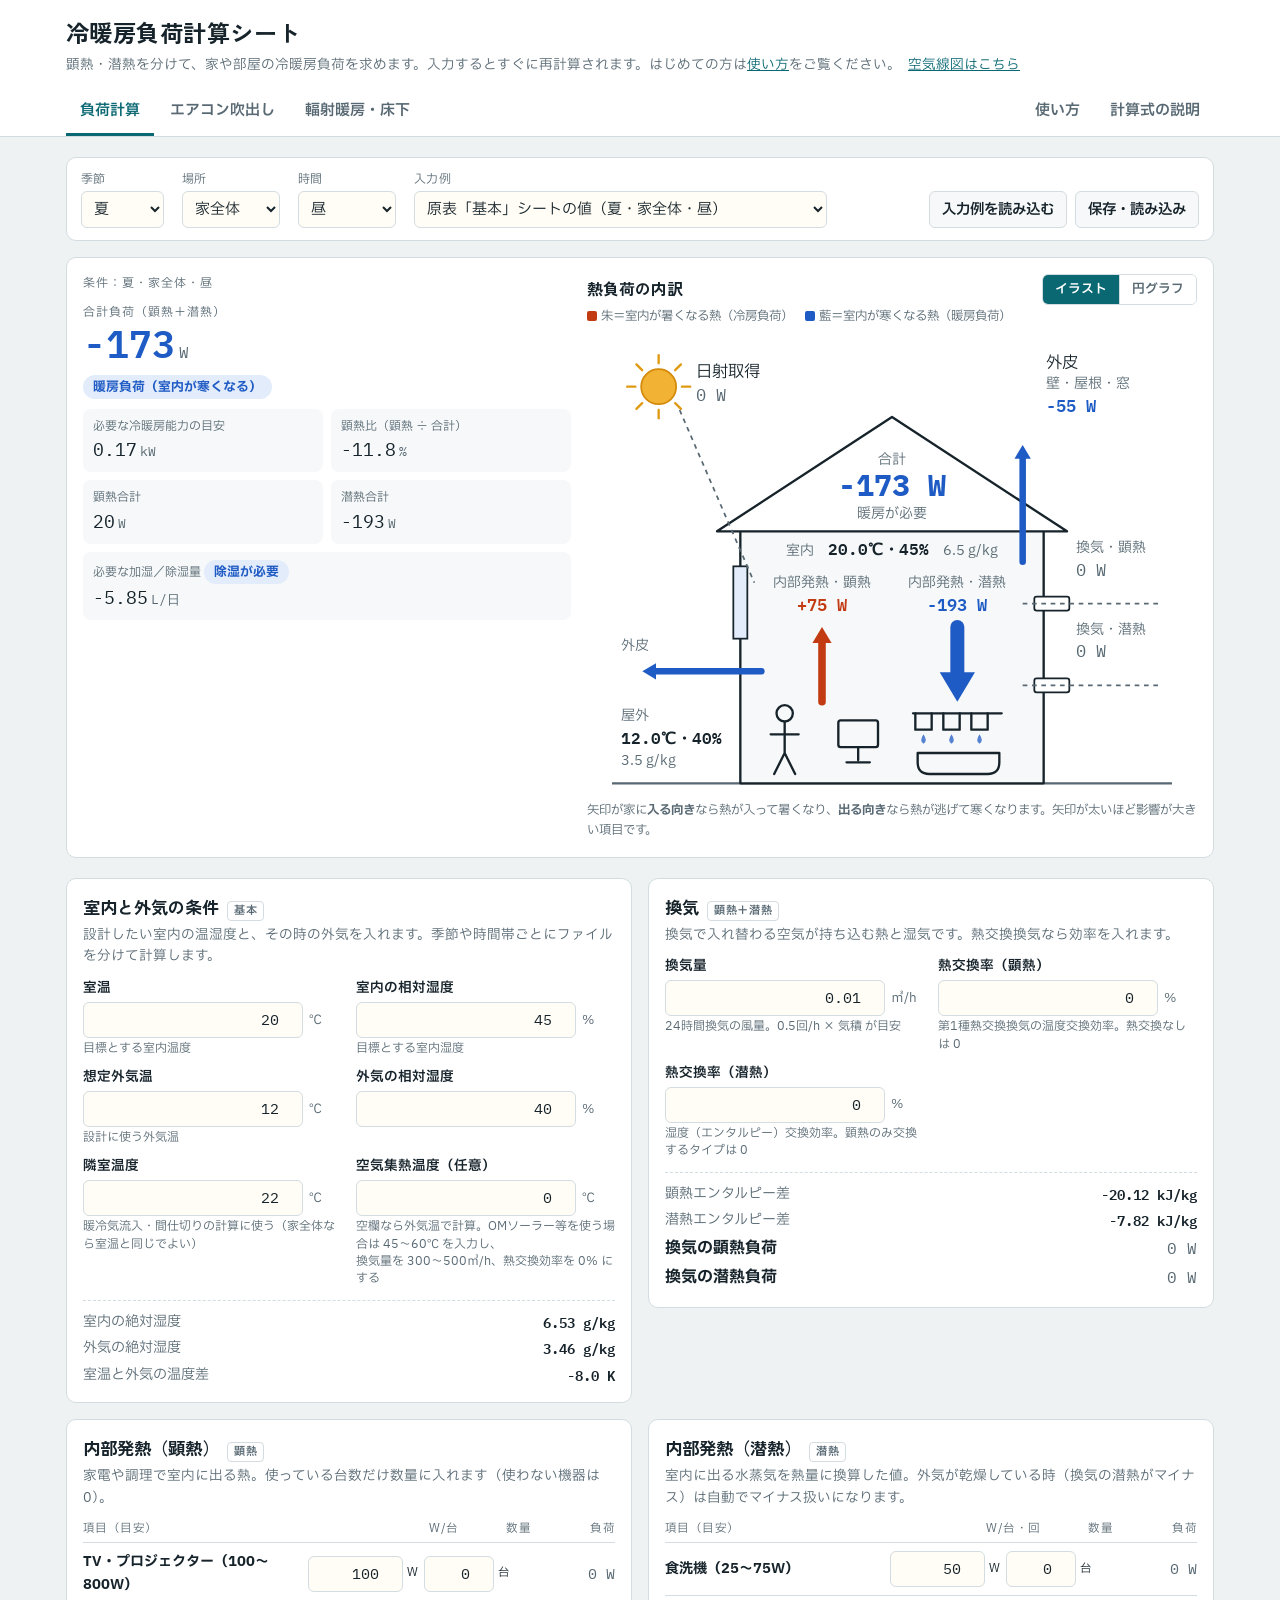
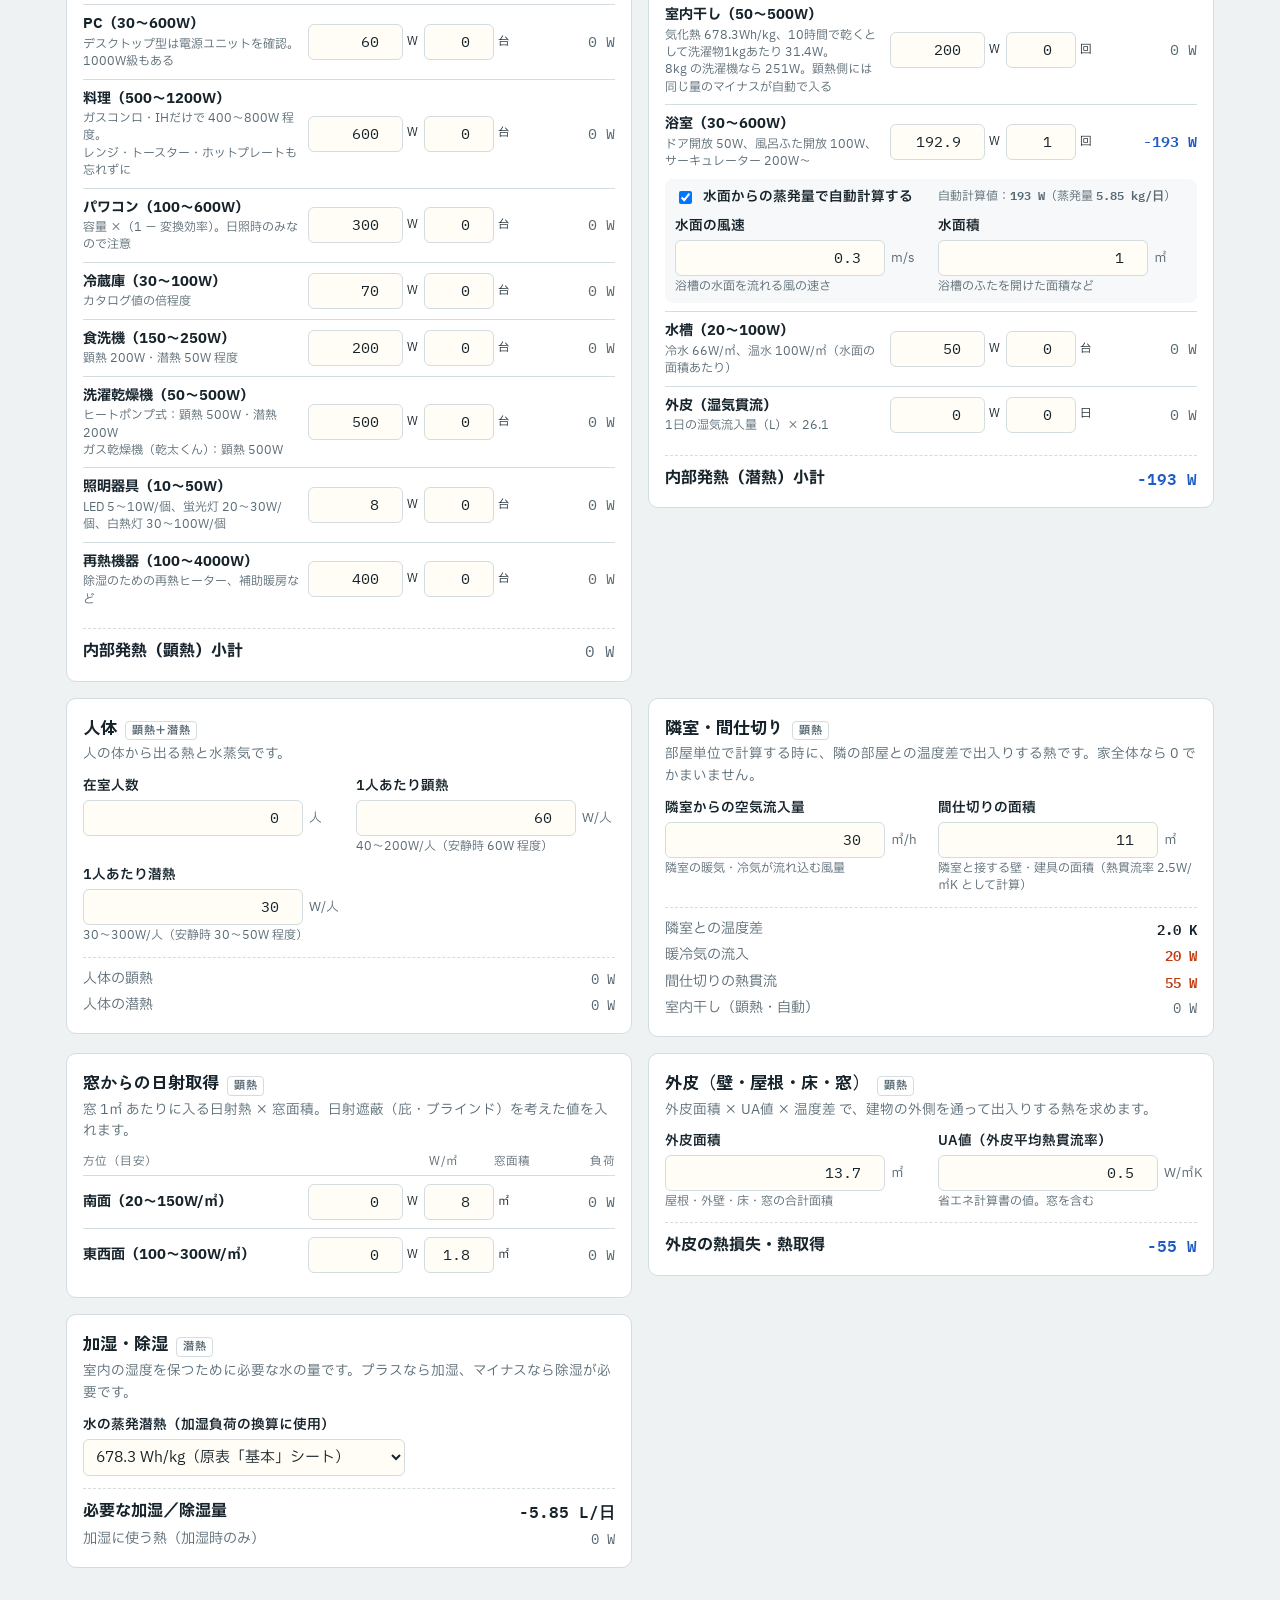
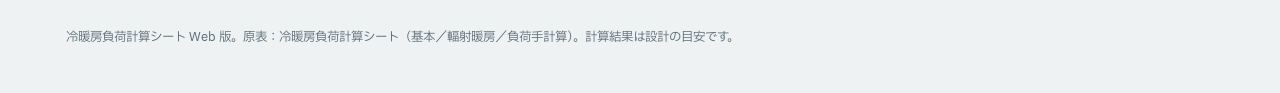
==== commit 8f4d1818: "イラストに屋内・屋外の温湿度を表示し、棒グラフを円グラフに変更 - 家のイラストに室内と屋外の温度・相対湿度・絶対湿度を表示 - 熱負荷の内訳の棒グラフを円グラフ（ドーナツ型）に変更。項目ごとに固定色" ====
--- a/load/index.html
+++ b/load/index.html
@@ -94,7 +94,7 @@
         <h2>熱負荷の内訳</h2>
         <div class="seg" role="group" aria-label="内訳の表示方法">
           <button type="button" id="view-house" aria-pressed="true">イラスト</button>
-          <button type="button" id="view-bars" aria-pressed="false">グラフ</button>
+          <button type="button" id="view-pie" aria-pressed="false">円グラフ</button>
         </div>
       </div>
       <p class="chart-legend"><span class="lh">朱＝室内が暑くなる熱（冷房負荷）</span><span class="lc">藍＝室内が寒くなる熱（暖房負荷）</span></p>
@@ -131,7 +131,7 @@
       <li><b>換気を入れる。</b>換気量（㎥/h）と、熱交換換気の場合は顕熱・潜熱の交換効率（%）を入れます。熱交換なしなら 0 です。</li>
       <li><b>人と家電を入れる。</b>在室人数と、使っている家電の台数を入れます。各項目の括弧内に目安のワット数が書いてあります。使わない機器は数量を 0 にします。</li>
       <li><b>日射と外皮を入れる。</b>南面・東西面の窓面積と 1㎡ あたりの日射熱、外皮面積と UA値を入れます。UA値は省エネ計算書の値をそのまま使えます。</li>
-      <li><b>結果を見る。</b>上部の「合計負荷」がプラスなら冷房、マイナスなら暖房が必要です。数値の絶対値 ÷ 1000 が必要な能力（kW）の目安です。「熱負荷の内訳」の家のイラストでは、熱が入ってくる所（朱の矢印）と逃げていく所（藍の矢印）が、矢印の太さで大きさとともにわかります。「グラフ」に切り替えると原表と同じ棒グラフで見られます。</li>
+      <li><b>結果を見る。</b>上部の「合計負荷」がプラスなら冷房、マイナスなら暖房が必要です。数値の絶対値 ÷ 1000 が必要な能力（kW）の目安です。「熱負荷の内訳」の家のイラストでは、熱が入ってくる所（朱の矢印）と逃げていく所（藍の矢印）が、矢印の太さで大きさとともにわかります。「円グラフ」に切り替えると、各項目が全体のどれくらいを占めるかがわかります。</li>
       <li><b>エアコンを確かめる（任意）。</b>「エアコン吹出し」タブで吹出口の大きさと風速・吹出し温度を入れると、エアコンが出せる能力と顕熱比がわかります。夏はエアコンの顕熱比を建物の顕熱比に近づけるのが目安です。</li>
       <li><b>床下暖房を確かめる（任意）。</b>「輻射暖房・床下」タブで、温水パイプの放熱量や床ガラリから出る空気の熱量を確かめられます。</li>
     </ol>
@@ -313,7 +313,7 @@
 換気（顕熱）     = 換気顕熱
 日射取得         = 南面 + 東西面
 外皮             = 外皮</pre>
-      <p>原表のグラフはこの 6 項目です。このツールでは、0 でないときに限り「加湿に使う熱」「室内干し（顕熱）」も表示するので、グラフの合計が合計負荷と一致します。</p>
+      <p>原表のグラフはこの 6 項目です。このツールでは、0 でないときに限り「加湿に使う熱」「室内干し（顕熱）」も表示するので、全項目の合計が合計負荷と一致します。円グラフの割合は、各項目の絶対値 ÷ 全項目の絶対値の合計 です（プラスとマイナスが打ち消し合わない「影響の大きさ」の割合）。</p>
     </div>
 
     <h3 id="f-ac">7. エアコン吹出し</h3>
--- a/load/style.css
+++ b/load/style.css
@@ -16,6 +16,7 @@
   --warn-bg: #fff3d6;
   --input-bg: #fffdf5;
   --focus: #0a6873;
+  --c1: #2a78d6; --c2: #eb6834; --c3: #1baf7a; --c4: #eda100; --c5: #e87ba4; --c6: #008300; --c7: #4a3aa7; --c8: #e34948;
   --font-display: "Zen Kaku Gothic New", "Hiragino Kaku Gothic ProN", "Yu Gothic", sans-serif;
   --font-body: "IBM Plex Sans JP", "Hiragino Sans", "Yu Gothic UI", "Meiryo", sans-serif;
   --font-num: "IBM Plex Mono", ui-monospace, "SFMono-Regular", Menlo, Consolas, monospace;
@@ -27,6 +28,7 @@
     --line: #2b3a42; --accent: #4cb5bf; --accent-ink: #062125; --hot: #f08a62; --hot-bg: #3a2119;
     --cold: #7aa5f2; --cold-bg: #18273f; --warn: #f2c165; --warn-bg: #3a2f14; --input-bg: #1f2a30;
     --focus: #6fd0d9; color-scheme: dark;
+    --c1: #3987e5; --c2: #d95926; --c3: #199e70; --c4: #c98500; --c5: #d55181; --c6: #008300; --c7: #9085e9; --c8: #e66767;
   }
 }
 :root[data-theme="dark"] {
@@ -34,6 +36,7 @@
   --line: #2b3a42; --accent: #4cb5bf; --accent-ink: #062125; --hot: #f08a62; --hot-bg: #3a2119;
   --cold: #7aa5f2; --cold-bg: #18273f; --warn: #f2c165; --warn-bg: #3a2f14; --input-bg: #1f2a30;
   --focus: #6fd0d9; color-scheme: dark;
+  --c1: #3987e5; --c2: #d95926; --c3: #199e70; --c4: #c98500; --c5: #d55181; --c6: #008300; --c7: #9085e9; --c8: #e66767;
 }
 
 * { box-sizing: border-box; }
@@ -152,13 +155,30 @@
 .house .h-hot { fill: var(--hot); }
 .house .h-cold { fill: var(--cold); }
 .chart svg { width: 100%; height: auto; display: block; }
-.chart text { font-family: var(--font-body); font-size: 12px; fill: var(--ink); }
-.chart .val { font-family: var(--font-num); font-size: 11.5px; }
-.chart .muted { fill: var(--muted); }
-.chart .axis { stroke: var(--muted); stroke-width: 1; }
-.chart .grid { stroke: var(--line); stroke-width: 1; }
-.chart .bar-hot { fill: var(--hot); }
-.chart .bar-cold { fill: var(--cold); }
+/* 円グラフ（項目の色は固定。マイナスの項目は斜線） */
+.pie-wrap { display: flex; flex-wrap: wrap; align-items: center; gap: 12px 20px; }
+.pie { flex: 0 1 220px; min-width: 180px; max-width: 240px; }
+.pie svg { width: 100%; height: auto; display: block; }
+.pie .slice { stroke: var(--surface); stroke-width: 2; stroke-linejoin: round; }
+.pie .slice-hatch { stroke: none; pointer-events: none; }
+.pie .hatch { stroke: var(--surface); }
+.pie .pie-lbl { font-family: var(--font-body); font-size: 12px; fill: var(--muted); }
+.pie .pie-total { font-family: var(--font-num); font-size: 22px; font-weight: 700; }
+.pie .t-hot { fill: var(--hot); } .pie .t-cold { fill: var(--cold); } .pie .t-zero { fill: var(--ink); }
+.s1 { fill: var(--c1); } .s2 { fill: var(--c2); } .s3 { fill: var(--c3); } .s4 { fill: var(--c4); }
+.s5 { fill: var(--c5); } .s6 { fill: var(--c6); } .s7 { fill: var(--c7); } .s8 { fill: var(--c8); }
+.pie-legend { list-style: none; margin: 0; padding: 0; flex: 1 1 220px; min-width: 0; display: grid; gap: 4px; }
+.pie-legend li { display: grid; grid-template-columns: 14px minmax(0, 1fr) auto 3.2em; gap: 8px; align-items: center; font-size: .85rem; }
+.pie-legend .sw { width: 14px; height: 14px; border-radius: 3px; }
+.pie-legend .sw.s1 { background: var(--c1); } .pie-legend .sw.s2 { background: var(--c2); } .pie-legend .sw.s3 { background: var(--c3); }
+.pie-legend .sw.s4 { background: var(--c4); } .pie-legend .sw.s5 { background: var(--c5); } .pie-legend .sw.s6 { background: var(--c6); }
+.pie-legend .sw.s7 { background: var(--c7); } .pie-legend .sw.s8 { background: var(--c8); }
+.pie-legend .sw.neg { background-image: repeating-linear-gradient(45deg, transparent 0 3px, var(--surface) 3px 5px); }
+.pie-legend .lg-name { min-width: 0; }
+.pie-legend .lg-pct { font-family: var(--font-num); text-align: right; color: var(--muted); font-variant-numeric: tabular-nums; }
+.chart .hint { margin: 8px 0 0; display: block; }
+.house .cond { font-family: var(--font-num); font-size: 14px; font-weight: 600; fill: var(--ink); }
+.house .cond .lbl-s { font-family: var(--font-body); font-weight: 400; }
 
 /* ---------- cards ---------- */
 .grid2 { display: grid; grid-template-columns: repeat(2, minmax(0, 1fr)); gap: 16px; align-items: start; }
@@ -258,7 +278,6 @@
   .doc dl.terms { grid-template-columns: minmax(0, 1fr); }
 }
 @media (prefers-reduced-motion: no-preference) {
-  .chart rect { transition: width .25s ease, x .25s ease; }
 }
 @media print {
   .tabs, .toolbar .actions, .io, .site-foot { display: none !important; }
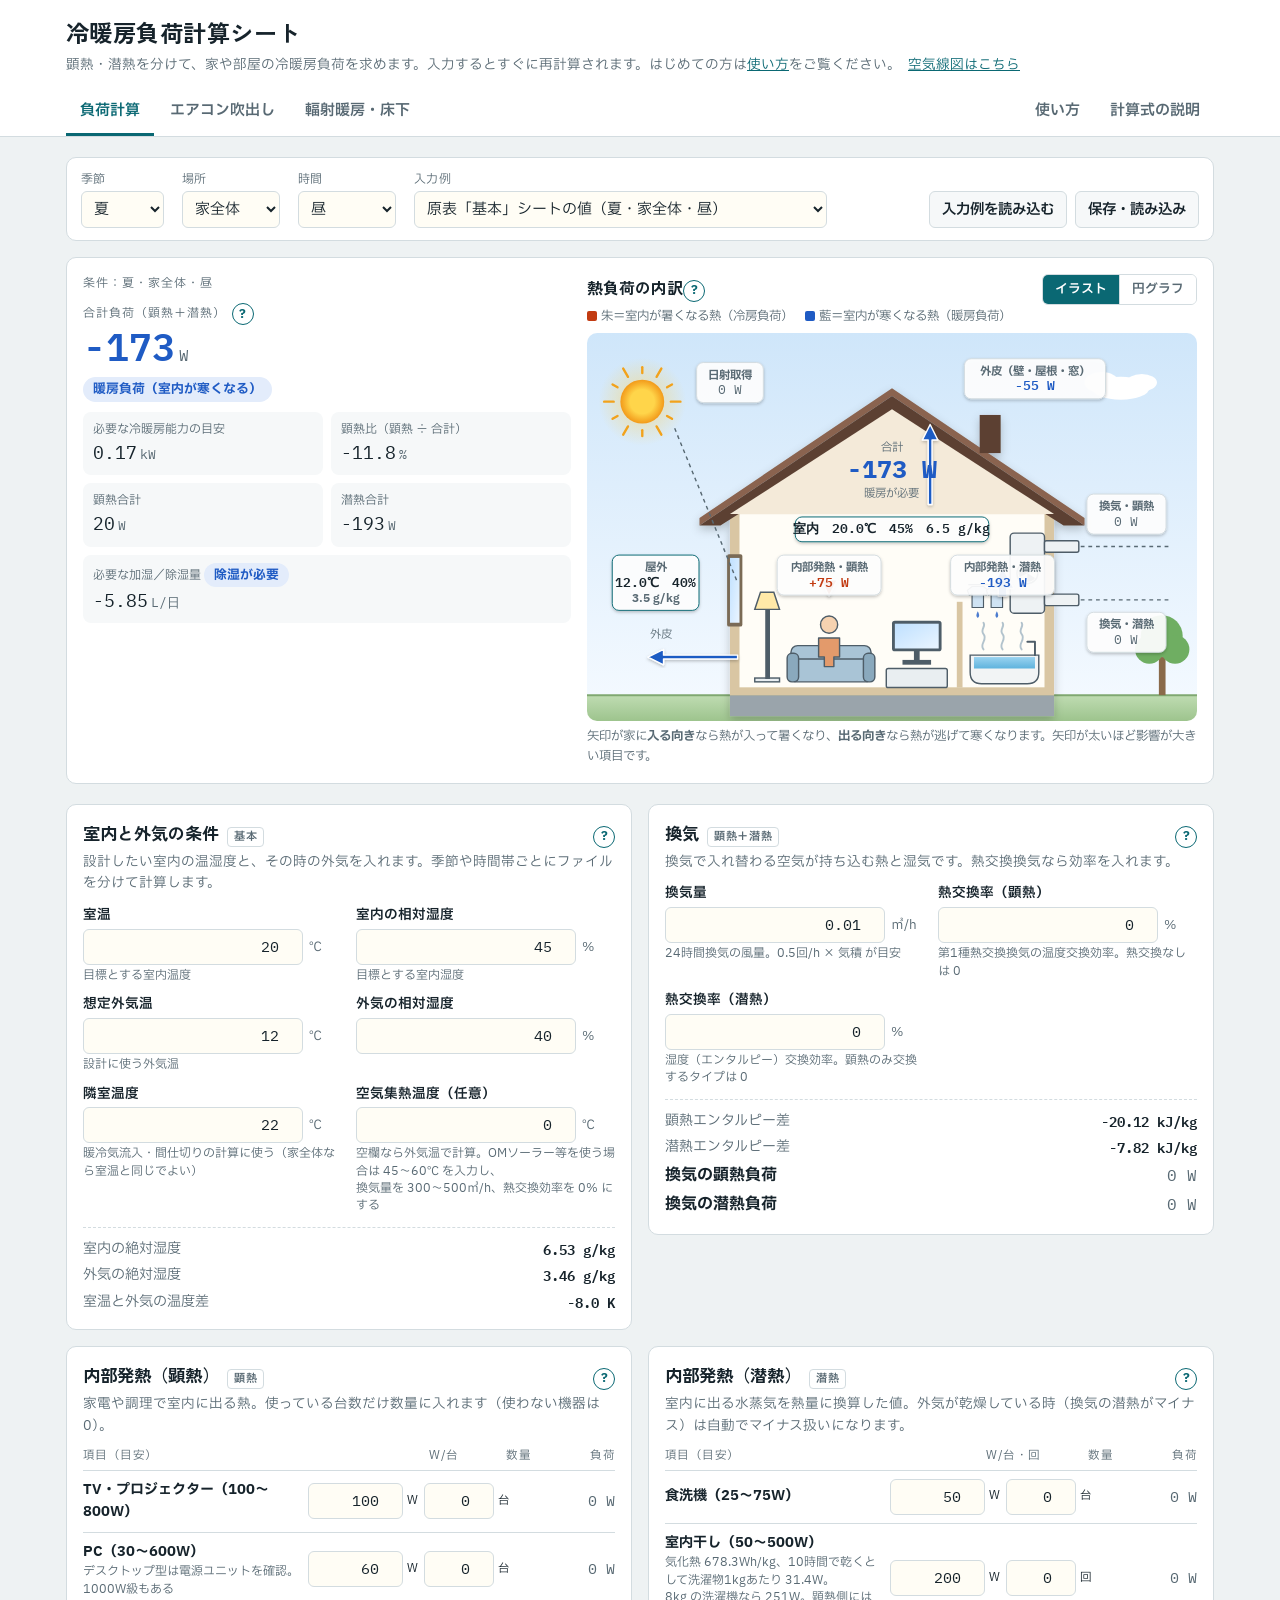
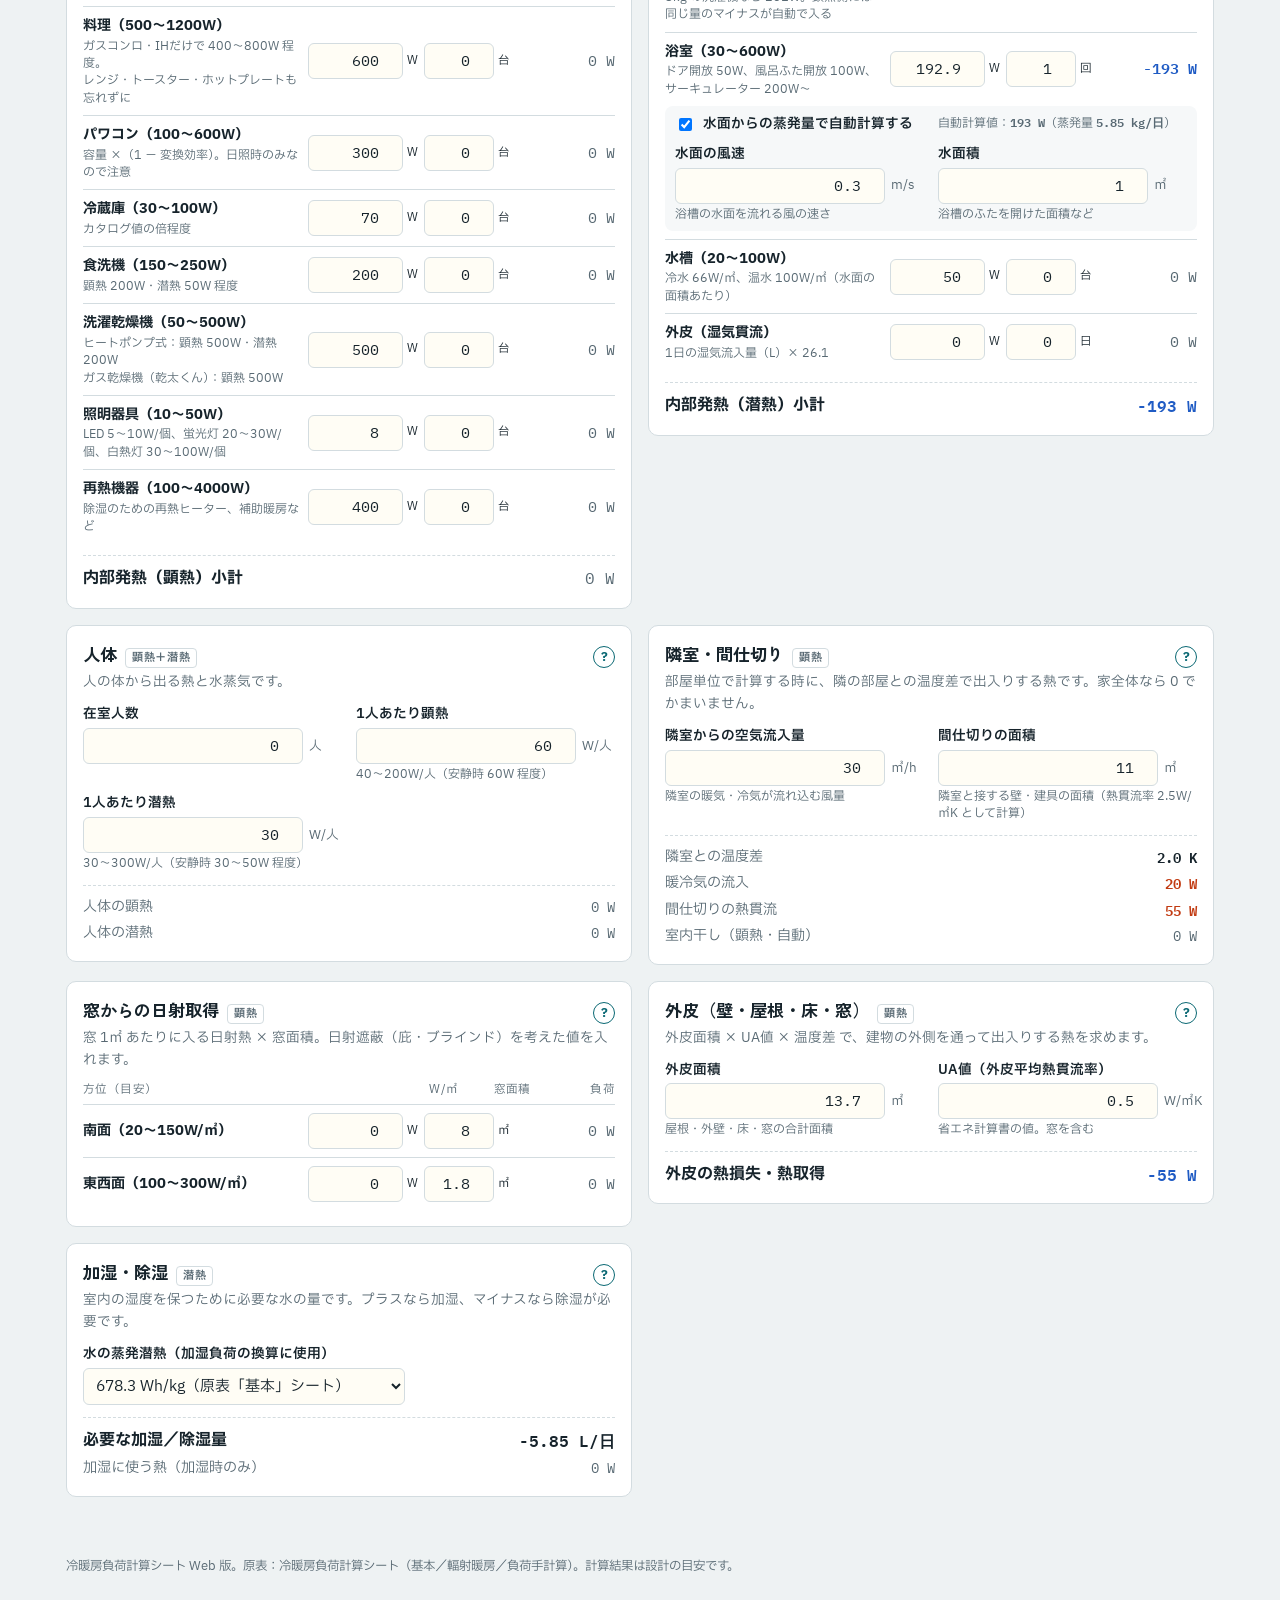
==== commit 4e347353: "負荷計算：枠ごとの説明ポップアップと家のイラストの刷新 - 各枠・計算結果・内訳に「？」ボタンを付け、入力内容と計算方法の説明を   ポップアップで表示（help.js） - 家のイラストを断面図とし" ====
--- a/load/index.html
+++ b/load/index.html
@@ -77,7 +77,7 @@
     <div class="total-block">
       <p class="eyebrow" id="sum-meta">条件：</p>
       <div>
-        <p class="eyebrow">合計負荷（顕熱＋潜熱）</p>
+        <p class="eyebrow" id="sum-help">合計負荷（顕熱＋潜熱）</p>
         <div class="total-num" id="sum-total">—</div>
       </div>
       <div><span class="pill neutral" id="sum-pill">—</span></div>
@@ -144,6 +144,7 @@
 
     <h2>入力のコツ</h2>
     <ul>
+      <li>各枠の右上の <b>？</b> ボタンを押すと、その枠で何を入力し、どう計算するかの説明が表示されます。</li>
       <li>各入力欄の下の小さな文字に、目安の数値や注意点を書いています（原表のセルコメントの内容です）。</li>
       <li>夏の負荷は「昼」、冬の負荷は「明け方」で計算すると最大値（機器選定用）、「季節平均」で計算すると平均的な運転状態を確認できます。</li>
       <li>部屋ごとに計算する場合は「隣室温度」と「隣室からの空気流入量」「間仕切りの面積」を入れます。家全体なら隣室温度を室温と同じにすれば影響はゼロになります。</li>
@@ -420,6 +421,7 @@
   <p>冷暖房負荷計算シート Web 版。原表：冷暖房負荷計算シート（基本／輻射暖房／負荷手計算）。計算結果は設計の目安です。</p>
 </footer>
 
+<script src="help.js"></script>
 <script src="presets.js"></script>
 <script src="calc.js"></script>
 <script src="app.js"></script>
--- a/load/style.css
+++ b/load/style.css
@@ -16,6 +16,10 @@
   --warn-bg: #fff3d6;
   --input-bg: #fffdf5;
   --focus: #0a6873;
+  --sky-a: #cfe6fa; --sky-b: #f3f9ff; --grd-a: #bfdcb2; --grd-b: #9cc38c; --grd-line: #7fa871; --cloud: #ffffff;
+  --trunk: #8a6a4a; --leaf: #6fae62; --found: #9aa4ab; --wall: #d9c6a3; --room: #fffdf7; --roof: #8a6450; --roof-under: #5c4133; --attic: #f4ead9;
+  --frame: #7a6a55; --glass-a: #bfe0ff; --glass-b: #eaf5ff; --water-a: #9ad3f0; --water-b: #5fb3dd; --unit: #eef2f4;
+  --furn: #4e5d68; --furn-fill: #e9eef1; --lamp: #ffe9a8; --sofa: #a9c4d6; --sofa-dark: #8aa9bd; --skin: #f6d2b0; --shirt: #e39a6b; --shirt2: #cfe3f3; --tub: #f2f4f5; --steam: #9fb4c2;
   --c1: #2a78d6; --c2: #eb6834; --c3: #1baf7a; --c4: #eda100; --c5: #e87ba4; --c6: #008300; --c7: #4a3aa7; --c8: #e34948;
   --font-display: "Zen Kaku Gothic New", "Hiragino Kaku Gothic ProN", "Yu Gothic", sans-serif;
   --font-body: "IBM Plex Sans JP", "Hiragino Sans", "Yu Gothic UI", "Meiryo", sans-serif;
@@ -28,6 +32,10 @@
     --line: #2b3a42; --accent: #4cb5bf; --accent-ink: #062125; --hot: #f08a62; --hot-bg: #3a2119;
     --cold: #7aa5f2; --cold-bg: #18273f; --warn: #f2c165; --warn-bg: #3a2f14; --input-bg: #1f2a30;
     --focus: #6fd0d9; color-scheme: dark;
+    --sky-a: #0d1b2e; --sky-b: #16283c; --grd-a: #1e3a2b; --grd-b: #14291e; --grd-line: #2f5a40; --cloud: #2b3d52;
+    --trunk: #6a4e35; --leaf: #3e7a4a; --found: #3b464e; --wall: #6b5a42; --room: #1d2b35; --roof: #4b3628; --roof-under: #2d1f16; --attic: #2a2622;
+    --frame: #b8a68c; --glass-a: #2a4a68; --glass-b: #1c3349; --water-a: #3e7ea3; --water-b: #2a5f80; --unit: #26343d;
+    --furn: #b9c8d2; --furn-fill: #2a3b47; --lamp: #c9a94a; --sofa: #3f5b6e; --sofa-dark: #2f4858; --skin: #d9b08c; --shirt: #b86f45; --shirt2: #4c6b80; --tub: #34434d; --steam: #7f98a8;
     --c1: #3987e5; --c2: #d95926; --c3: #199e70; --c4: #c98500; --c5: #d55181; --c6: #008300; --c7: #9085e9; --c8: #e66767;
   }
 }
@@ -36,6 +44,10 @@
   --line: #2b3a42; --accent: #4cb5bf; --accent-ink: #062125; --hot: #f08a62; --hot-bg: #3a2119;
   --cold: #7aa5f2; --cold-bg: #18273f; --warn: #f2c165; --warn-bg: #3a2f14; --input-bg: #1f2a30;
   --focus: #6fd0d9; color-scheme: dark;
+  --sky-a: #0d1b2e; --sky-b: #16283c; --grd-a: #1e3a2b; --grd-b: #14291e; --grd-line: #2f5a40; --cloud: #2b3d52;
+  --trunk: #6a4e35; --leaf: #3e7a4a; --found: #3b464e; --wall: #6b5a42; --room: #1d2b35; --roof: #4b3628; --roof-under: #2d1f16; --attic: #2a2622;
+  --frame: #b8a68c; --glass-a: #2a4a68; --glass-b: #1c3349; --water-a: #3e7ea3; --water-b: #2a5f80; --unit: #26343d;
+  --furn: #b9c8d2; --furn-fill: #2a3b47; --lamp: #c9a94a; --sofa: #3f5b6e; --sofa-dark: #2f4858; --skin: #d9b08c; --shirt: #b86f45; --shirt2: #4c6b80; --tub: #34434d; --steam: #7f98a8;
   --c1: #3987e5; --c2: #d95926; --c3: #199e70; --c4: #c98500; --c5: #d55181; --c6: #008300; --c7: #9085e9; --c8: #e66767;
 }
 
@@ -97,6 +109,7 @@
 
 /* ---------- summary ---------- */
 .summary {
+  position: relative;
   display: grid; grid-template-columns: minmax(0, 1fr) minmax(0, 1.25fr); gap: 16px;
   background: var(--surface); border: 1px solid var(--line); border-radius: var(--r); padding: 16px; margin-bottom: 20px;
 }
@@ -129,32 +142,63 @@
 .seg button[aria-pressed="true"] { background: var(--accent); color: var(--accent-ink); }
 
 /* 家のイラスト */
-.house { margin: 0; }
-.house svg { width: 100%; max-width: 560px; height: auto; display: block; margin-inline: auto; }
-.house figcaption { font-size: .78rem; color: var(--muted); margin-top: 4px; }
-.house text { font-family: var(--font-body); font-size: 14px; fill: var(--ink); }
-.house .lbl-s { font-size: 12px; fill: var(--muted); }
-.house .num { font-family: var(--font-num); font-size: 15px; font-weight: 600; }
+.house { margin: 0; overflow-x: auto; }
+.house svg { width: 100%; max-width: 640px; height: auto; display: block; margin-inline: auto; border-radius: 10px; }
+.house figcaption { font-size: .78rem; color: var(--muted); margin-top: 6px; }
+.house text { font-family: var(--font-body); font-size: 13px; fill: var(--ink); }
+.house .lbl, .house .lbl-s { font-size: 12px; fill: var(--muted); }
+.house .num { font-family: var(--font-num); font-size: 14px; font-weight: 600; }
+.house .cond { font-family: var(--font-num); font-size: 13.5px; font-weight: 600; }
 .house .num.hot, .house .t-hot { fill: var(--hot); }
 .house .num.cold, .house .t-cold { fill: var(--cold); }
 .house .num.zero { fill: var(--muted); font-weight: 400; }
 .house .total { font-family: var(--font-num); font-size: 26px; font-weight: 700; }
-.house .bldg { fill: var(--surface-2); stroke: var(--ink); stroke-width: 2; stroke-linejoin: round; }
-.house .roof { fill: var(--surface); stroke: var(--ink); stroke-width: 2; stroke-linejoin: round; }
-.house .ground { stroke: var(--muted); stroke-width: 2; }
-.house .glass { fill: var(--cold-bg); stroke: var(--ink); stroke-width: 1.5; }
-.house .sun { fill: #f2b233; stroke: #d48b0b; stroke-width: 1.5; }
-.house .ray { stroke: #e09a12; stroke-width: 2; stroke-linecap: round; }
-.house .icon { fill: none; stroke: var(--ink); stroke-width: 2; stroke-linecap: round; stroke-linejoin: round; }
-.house .icon-fill { fill: var(--ink); }
-.house .drop { fill: var(--cold); opacity: .75; }
-.house .duct { fill: var(--surface); stroke: var(--ink); stroke-width: 1.5; }
-.house .a-hot { stroke: var(--hot); fill: none; stroke-linecap: round; }
-.house .a-cold { stroke: var(--cold); fill: none; stroke-linecap: round; }
-.house .a-zero { stroke: var(--muted); fill: none; stroke-dasharray: 4 4; }
-.house .h-hot { fill: var(--hot); }
-.house .h-cold { fill: var(--cold); }
-.chart svg { width: 100%; height: auto; display: block; }
+.house .pill rect { fill: var(--surface); fill-opacity: .92; stroke: var(--line); stroke-width: 1; filter: url(#f-soft); }
+.house .cond-pill rect { stroke: var(--accent); }
+.house .sky-a { stop-color: var(--sky-a); } .house .sky-b { stop-color: var(--sky-b); }
+.house .grd-a { stop-color: var(--grd-a); } .house .grd-b { stop-color: var(--grd-b); }
+.house .gl-a { stop-color: var(--glass-a); } .house .gl-b { stop-color: var(--glass-b); }
+.house .wt-a { stop-color: var(--water-a); } .house .wt-b { stop-color: var(--water-b); }
+.house .sun-a { stop-color: #ffd54a; } .house .sun-b { stop-color: #f29a1a; }
+.house .glow-a { stop-color: #ffcf4d; stop-opacity: .55; } .house .glow-b { stop-color: #ffcf4d; stop-opacity: 0; }
+.house .ray { stroke: #f2a21b; stroke-width: 2.5; stroke-linecap: round; }
+.house .ground { stroke: var(--grd-line); stroke-width: 2; }
+.house .cloud ellipse { fill: var(--cloud); }
+.house .tree rect { fill: var(--trunk); } .house .tree circle { fill: var(--leaf); }
+.house .found { fill: var(--found); }
+.house .wall { fill: var(--wall); }
+.house .room { fill: var(--room); }
+.house .slab { fill: var(--wall); }
+.house .roof { fill: var(--roof); }
+.house .roof-under { fill: var(--roof-under); }
+.house .attic { fill: var(--attic); }
+.house .chimney { fill: var(--roof-under); }
+.house .frame { fill: var(--frame); }
+.house .unit { fill: var(--unit); stroke: var(--furn); stroke-width: 1.5; }
+.house .fan { fill: var(--room); stroke: var(--furn); stroke-width: 1.5; }
+.house .fan-blade { fill: var(--furn); }
+.house .duct { fill: var(--unit); stroke: var(--furn); stroke-width: 1.5; }
+.house .furn .solid, .house .wet .solid { fill: var(--furn); stroke: var(--furn); stroke-width: 2; stroke-linecap: round; }
+.house .furn .fill { fill: var(--furn-fill); stroke: var(--furn); stroke-width: 1.5; }
+.house .furn .shade { fill: var(--lamp); stroke: var(--furn); stroke-width: 1.5; }
+.house .sofa { fill: var(--sofa); stroke: var(--furn); stroke-width: 1.5; }
+.house .sofa-arm { fill: var(--sofa-dark); stroke: var(--furn); stroke-width: 1.5; }
+.house .skin { fill: var(--skin); stroke: var(--furn); stroke-width: 1.5; }
+.house .body { fill: var(--shirt); stroke: var(--furn); stroke-width: 1.5; stroke-linejoin: round; }
+.house .tv { fill: var(--furn); }
+.house .rope { stroke: var(--furn); stroke-width: 1.5; }
+.house .shirt { fill: var(--shirt2); stroke: var(--furn); stroke-width: 1.2; stroke-linejoin: round; }
+.house .drop { fill: var(--cold); opacity: .8; }
+.house .tub { fill: var(--tub); stroke: var(--furn); stroke-width: 1.5; }
+.house .steam { fill: none; stroke: var(--steam); stroke-width: 2; stroke-linecap: round; opacity: .8; }
+.house .a-zero { stroke: var(--muted); fill: none; stroke-width: 1.5; stroke-dasharray: 4 4; }
+.house .h-hot { fill: var(--hot); stroke: var(--surface); stroke-width: 1.5; stroke-linejoin: round; filter: url(#f-soft); }
+.house .h-cold { fill: var(--cold); stroke: var(--surface); stroke-width: 1.5; stroke-linejoin: round; filter: url(#f-soft); }
+@media (prefers-reduced-motion: no-preference) {
+  .house .steam { animation: steam 2.4s ease-in-out infinite; }
+  @keyframes steam { 0% { transform: translateY(0); opacity: .8; } 100% { transform: translateY(-6px); opacity: 0; } }
+}
+
 /* 円グラフ（項目の色は固定。マイナスの項目は斜線） */
 .pie-wrap { display: flex; flex-wrap: wrap; align-items: center; gap: 12px 20px; }
 .pie { flex: 0 1 220px; min-width: 180px; max-width: 240px; }
@@ -182,7 +226,7 @@
 
 /* ---------- cards ---------- */
 .grid2 { display: grid; grid-template-columns: repeat(2, minmax(0, 1fr)); gap: 16px; align-items: start; }
-.card { background: var(--surface); border: 1px solid var(--line); border-radius: var(--r); padding: 14px 16px 16px; min-width: 0; }
+.card { position: relative; background: var(--surface); border: 1px solid var(--line); border-radius: var(--r); padding: 14px 16px 16px; min-width: 0; }
 .card.span2 { grid-column: 1 / -1; }
 .card h2 { font-family: var(--font-display); font-size: 1.08rem; margin: 0; display: flex; align-items: baseline; gap: 8px; flex-wrap: wrap; }
 .card h2 .tag { font-family: var(--font-body); font-size: .7rem; font-weight: 600; letter-spacing: .06em; color: var(--muted); border: 1px solid var(--line); border-radius: 4px; padding: 0 6px; }
@@ -275,6 +319,7 @@
   .rows .row.head { display: none; }
   .rows .row .sub-fields { grid-template-columns: minmax(0, 1fr); }
   .total-num { font-size: 2rem; }
+  .house svg { min-width: 540px; }
   .doc dl.terms { grid-template-columns: minmax(0, 1fr); }
 }
 @media (prefers-reduced-motion: no-preference) {
@@ -285,3 +330,25 @@
   .card, .summary { break-inside: avoid; border-color: #999; }
   .panel[hidden] { display: none !important; }
 }
+
+/* 枠ごとの説明ポップアップ */
+.help-btn {
+  appearance: none; width: 22px; height: 22px; border-radius: 50%; border: 1.5px solid var(--accent); background: var(--surface);
+  color: var(--accent); font: 700 .8rem/1 var(--font-body); cursor: pointer; padding: 0; margin-left: auto; flex: 0 0 auto;
+}
+.help-btn:hover, .help-btn[aria-expanded="true"] { background: var(--accent); color: var(--accent-ink); }
+.eyebrow .help-btn { vertical-align: middle; margin-left: 6px; }
+.help-pop {
+  position: absolute; z-index: 20; top: 44px; right: 12px; width: min(400px, calc(100% - 24px));
+  background: var(--surface); color: var(--ink); border: 1px solid var(--line); border-radius: 10px;
+  box-shadow: 0 10px 30px rgba(0, 0, 0, .18); padding: 12px 14px 6px; font-size: .85rem; line-height: 1.55;
+}
+.help-pop[hidden] { display: none !important; }
+.help-head { display: flex; justify-content: space-between; align-items: center; gap: 8px; margin-bottom: 4px; }
+.help-head b { font-family: var(--font-display); font-size: .95rem; }
+.help-close { appearance: none; border: 0; background: var(--surface-2); color: var(--ink); width: 26px; height: 26px; border-radius: 50%; font-size: 1rem; cursor: pointer; }
+.help-body p { margin: 6px 0; }
+.help-body ul { margin: 4px 0 6px; padding-left: 1.3em; }
+.help-body li { margin: 2px 0; }
+.summary .help-pop { top: 36px; left: 12px; right: auto; }
+.chart-block .help-pop { left: auto; right: 12px; }
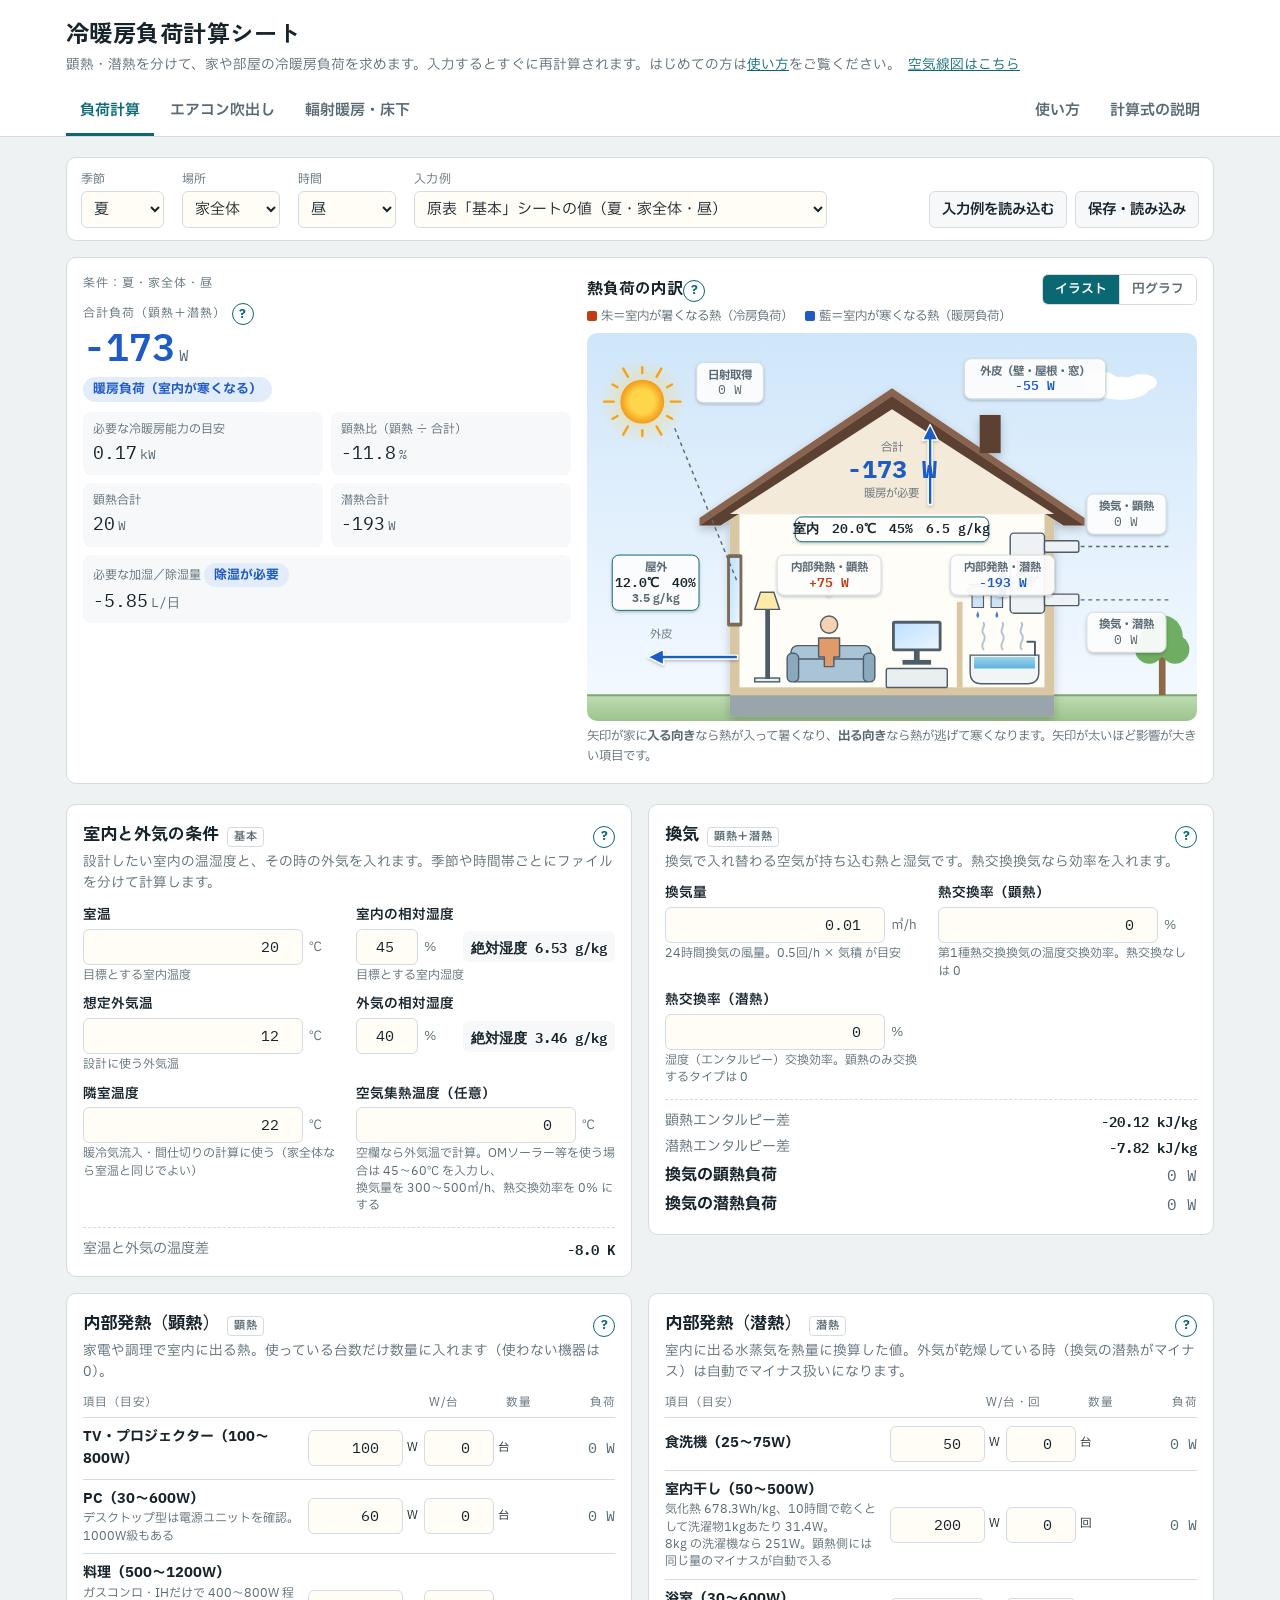
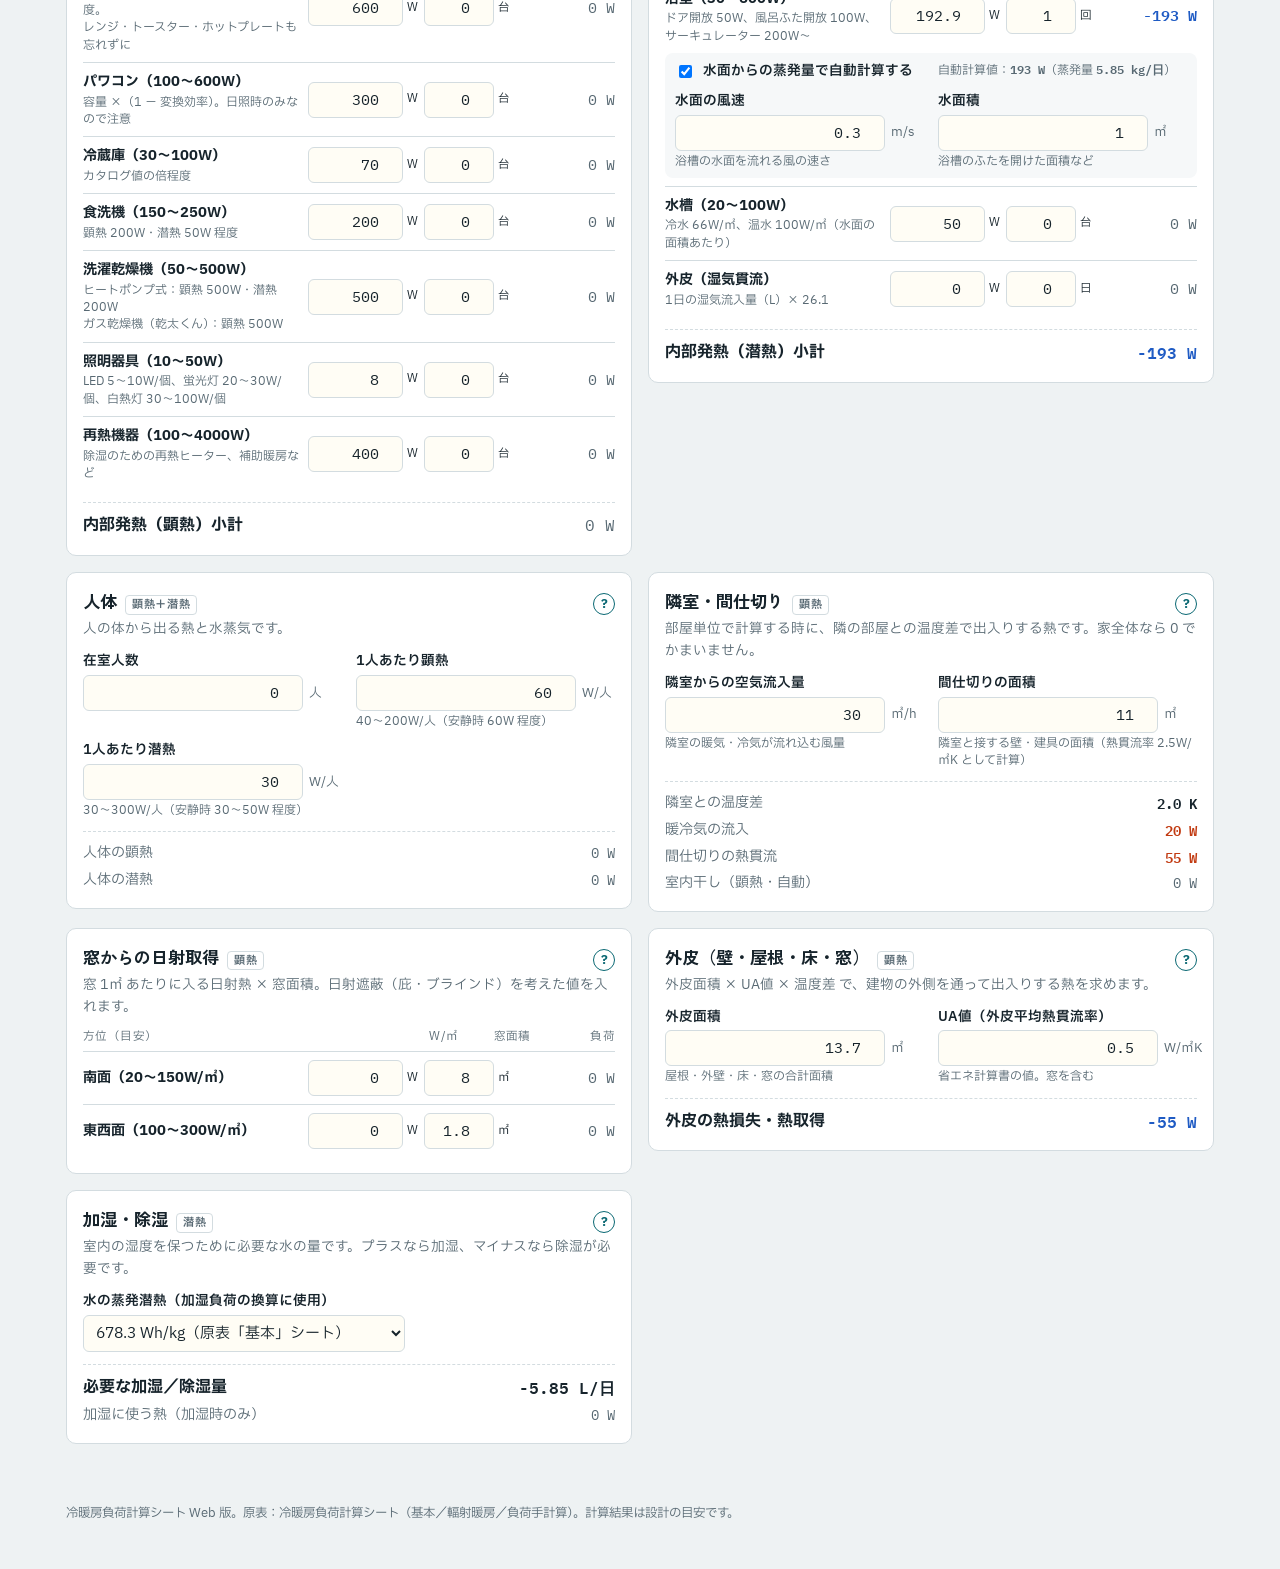
==== commit a63a02c3: "負荷計算：エアコンの空気の変化を空気線図に表示 空気線図アプリの psychro.js / chart.js を共用し、エアコン吹出しタブに 外気→換気（熱交換後）→混合気＝吸込み→吹出し→室内空気の" ====
--- a/load/index.html
+++ b/load/index.html
@@ -421,6 +421,8 @@
   <p>冷暖房負荷計算シート Web 版。原表：冷暖房負荷計算シート（基本／輻射暖房／負荷手計算）。計算結果は設計の目安です。</p>
 </footer>
 
+<script src="../js/psychro.js"></script>
+<script src="../js/chart.js"></script>
 <script src="help.js"></script>
 <script src="presets.js"></script>
 <script src="calc.js"></script>
--- a/load/style.css
+++ b/load/style.css
@@ -238,6 +238,8 @@
 .field > label { font-size: .85rem; font-weight: 600; }
 .field .inrow { display: flex; align-items: center; gap: 6px; }
 .field .unit { font-size: .8rem; color: var(--muted); white-space: nowrap; min-width: 2.6em; }
+.field .inline-out { font-family: var(--font-num); font-variant-numeric: tabular-nums; font-size: .9rem; font-weight: 600; white-space: nowrap; margin-left: auto; padding: 4px 8px; border-radius: 6px; background: var(--surface-2); }
+.field .inrow:has(.inline-out) input { max-width: 7em; }
 .hint { font-size: .75rem; color: var(--muted); line-height: 1.45; white-space: pre-line; }
 .check { display: flex; gap: 8px; align-items: center; font-size: .85rem; font-weight: 600; }
 
@@ -320,6 +322,7 @@
   .rows .row .sub-fields { grid-template-columns: minmax(0, 1fr); }
   .total-num { font-size: 2rem; }
   .house svg { min-width: 540px; }
+  .psy-wrap svg { min-width: 760px; }
   .doc dl.terms { grid-template-columns: minmax(0, 1fr); }
 }
 @media (prefers-reduced-motion: no-preference) {
@@ -352,3 +355,7 @@
 .help-body li { margin: 2px 0; }
 .summary .help-pop { top: 36px; left: 12px; right: auto; }
 .chart-block .help-pop { left: auto; right: 12px; }
+
+/* 空気線図（線図アプリの描画をそのまま使うため、紙面は常に白） */
+.psy-wrap { background: #fff; border: 1px solid var(--line); border-radius: 8px; overflow-x: auto; }
+.psy-wrap svg { display: block; width: 100%; height: auto; }
